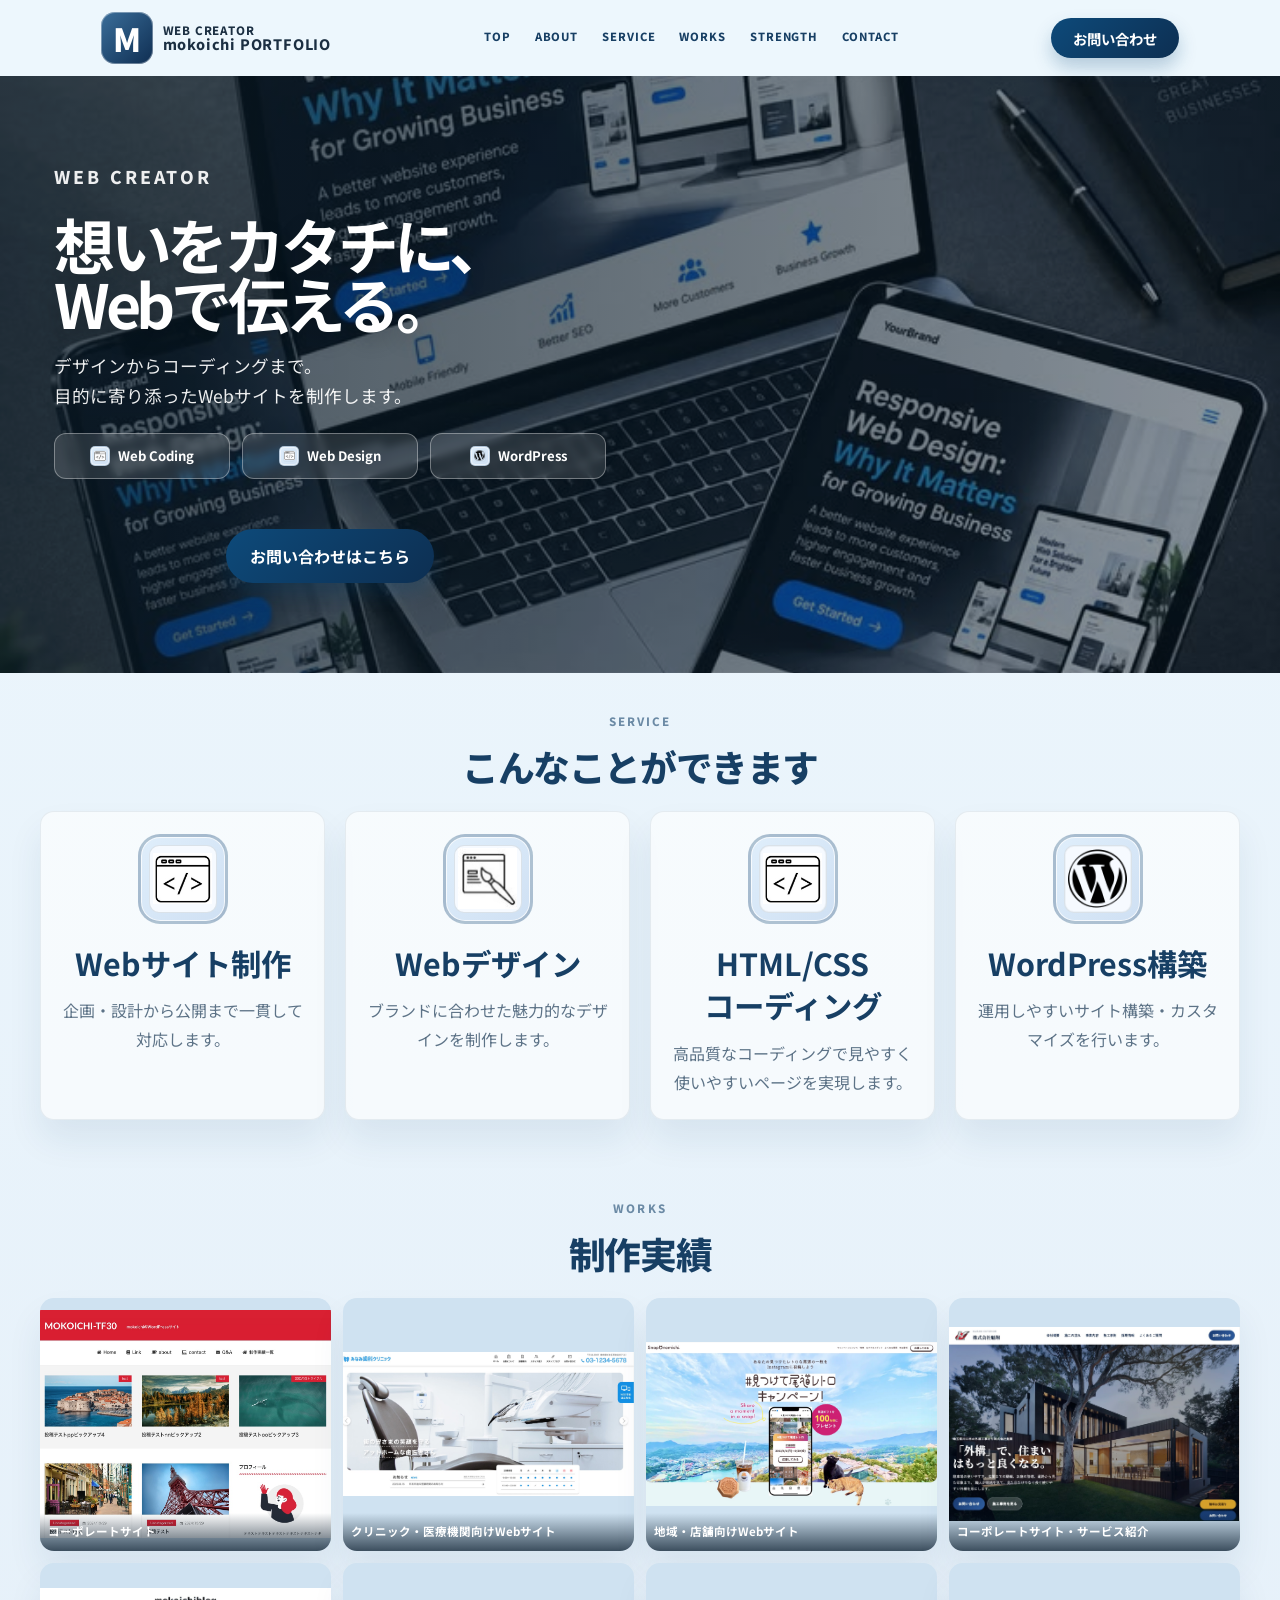
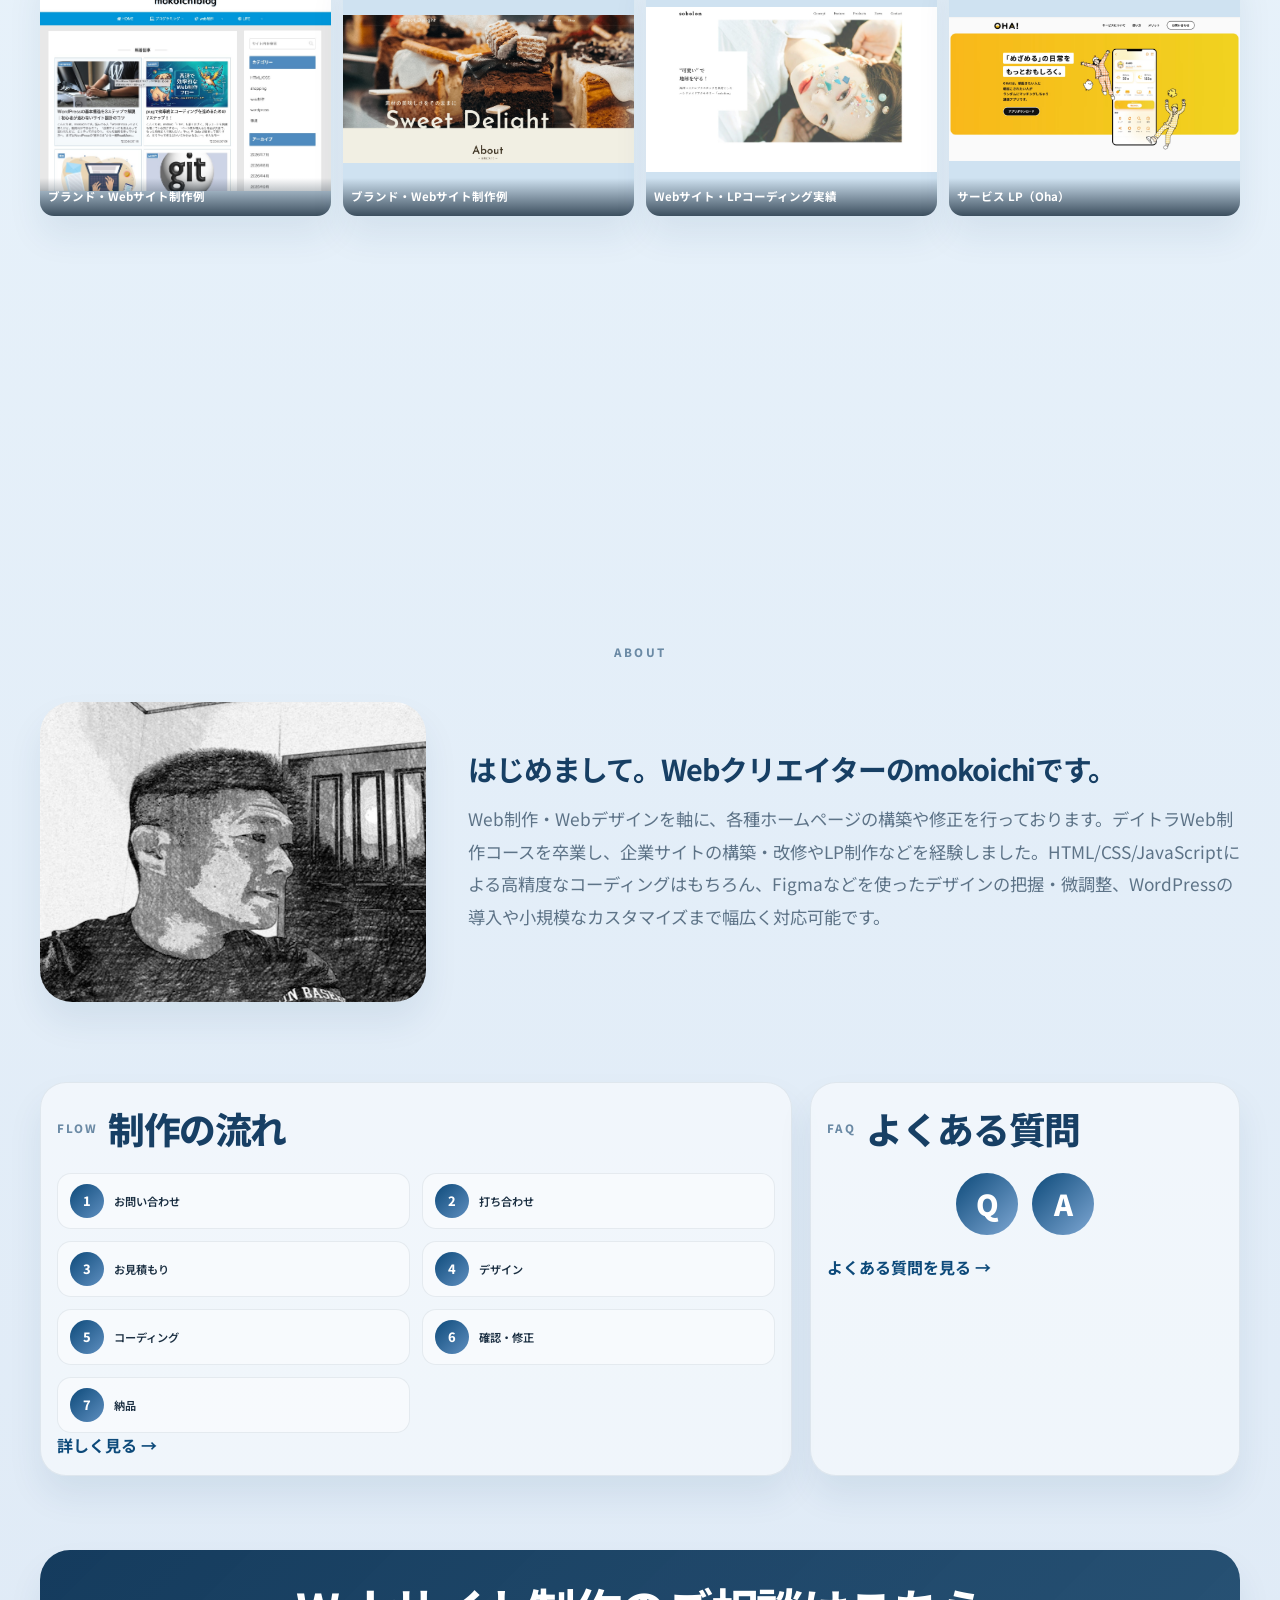
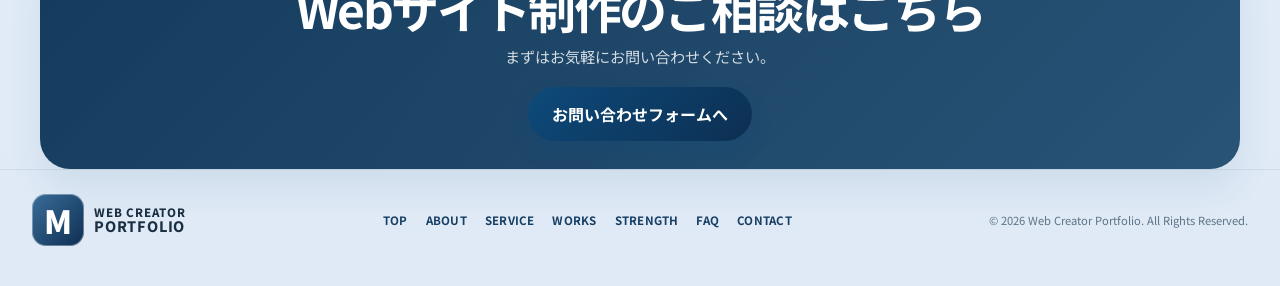
==== index.html @ 10a807c7 "Add files via upload" ====
<!DOCTYPE html>
<html lang="ja">

<head>
  <meta charset="UTF-8" />
  <meta name="viewport" content="width=device-width, initial-scale=1.0" />
  <meta name="description" content="Webクリエイターのポートフォリオサイト。Webデザイン、WordPress制作、コーディングを承ります。" />
  <title>WEB CREATOR PORTFOLIO</title>
  <link rel="preconnect" href="https://fonts.googleapis.com" />
  <link rel="preconnect" href="https://fonts.gstatic.com" crossorigin />
  <link href="https://fonts.googleapis.com/css2?family=Noto+Sans+JP:wght@400;500;700;800;900&display=swap"
    rel="stylesheet" />
  <link rel="stylesheet" href="./styles.css" />
</head>

<body>
  <div class="site-shell">
    <header class="site-header">
      <div class="logo-wrap" aria-label="WEB CREATOR PORTFOLIO">
        <div class="logo-mark">M</div>
        <div class="logo-text">
          <span>WEB CREATOR</span>
          <span>mokoichi PORTFOLIO</span>
        </div>
      </div>

      <button class="menu-toggle" type="button" aria-label="メニューを開く" aria-expanded="false">
        <span></span>
        <span></span>
        <span></span>
      </button>

      <nav class="main-nav" aria-label="グローバルナビゲーション">
        <a href="#top">TOP</a>
        <a href="#about">ABOUT</a>
        <a href="#service">SERVICE</a>
        <a href="#works">WORKS</a>
        <a href="#strength">STRENGTH</a>
        <a href="./contact.html">CONTACT</a>
      </nav>

      <a class="header-button" href="./contact.html">お問い合わせ</a>
    </header>

    <nav class="mobile-nav-panel" aria-label="モバイルメニュー">
      <a href="#top">TOP</a>
      <a href="#about">ABOUT</a>
      <a href="#service">SERVICE</a>
      <a href="#works">WORKS</a>
      <a href="#strength">STRENGTH</a>
      <a href="./contact.html">CONTACT</a>
    </nav>

    <main>
      <section id="top" class="hero reveal">
        <div class="hero-copy">
          <p class="hero-kicker">WEB CREATOR</p>
          <h1>想いをカタチに、<br />Webで伝える。</h1>
          <p>
            デザインからコーディングまで。<br />
            目的に寄り添ったWebサイトを制作します。
          </p>

          <div class="tag-list" aria-label="対応サービス一覧">
            <span><i class="icon icon-browser"></i>Web Coding</span>
            <span><i class="icon icon-code"></i>Web Design</span>
            <span><i class="icon icon-wordpress"></i>WordPress</span>
          </div>
          <div class="primary-button-box">
            <a class="primary-button" href="./contact.html">お問い合わせはこちら</a>
          </div>
        </div>

      </section>

      <section id="service" class="services reveal">
        <div class="section-title-wrap">
          <span class="eyebrow">SERVICE</span>
          <h2>こんなことができます</h2>
        </div>

        <div class="service-grid">
          <article class="feature-card">
            <div class="feature-icon icon-website"></div>
            <h3>Webサイト制作</h3>
            <p>企画・設計から公開まで一貫して対応します。</p>
          </article>

          <article class="feature-card">
            <div class="feature-icon icon-design"></div>
            <h3>Webデザイン</h3>
            <p>ブランドに合わせた魅力的なデザインを制作します。</p>
          </article>

          <article class="feature-card">
            <div class="feature-icon icon-code"></div>
            <h3>HTML/CSS<br />コーディング</h3>
            <p>高品質なコーディングで見やすく使いやすいページを実現します。</p>
          </article>

          <article class="feature-card">
            <div class="feature-icon icon-wordpress"></div>
            <h3>WordPress構築</h3>
            <p>運用しやすいサイト構築・カスタマイズを行います。</p>
          </article>
        </div>
      </section>

      <section id="works" class="works reveal">
        <div class="section-title-wrap">
          <span class="eyebrow">WORKS</span>
          <h2>制作実績</h2>
        </div>

        <div class="work-grid">
          <a class="work-item" href="http://mokoichi-tf30.ym19991124.com/" target="_blank" rel="noreferrer">
            <img src="./image/works-img1.jpeg"
              alt="コーポレートサイト" />
            <div class="work-label">コーポレートサイト</div>
          </a>
          <a class="work-item" href="http://mokoichi-clinic.ym19991124.com/" target="_blank" rel="noreferrer">
            <img src="./image/works-img2.jpeg"
              alt="Webサイト" />
            <div class="work-label">クリニック・医療機関向けWebサイト</div>
          </a>
          <a class="work-item" href="https://mokoichi-onomichi.ym19991124.com/" target="_blank" rel="noreferrer">
            <img src="./image/works-img3.jpeg"
              alt="カフェのホームページ" />
            <div class="work-label">地域・店舗向けWebサイト</div>
          </a>
          <a class="work-item" href="https://mk196790903.github.io/gaikoukouji/" target="_blank" rel="noreferrer">
            <img src="./image/works-img9.jpg"
              alt="店舗サイト" />
            <div class="work-label">コーポレートサイト・サービス紹介</div>
          </a>
          <a class="work-item" href="http://mk196790903.com/" target="_blank" rel="noreferrer">
            <img src="./image/works-img5.jpeg"
              alt="医療サイト" />
            <div class="work-label">ブランド・Webサイト制作例</div>
          </a>
          <a class="work-item" href="https://mk196790903.github.io/practice/" target="_blank" rel="noreferrer">
            <img src="./image/works-img6.jpeg"
              alt="LP制作" />
            <div class="work-label">ブランド・Webサイト制作例</div>
          </a>
          <a class="work-item" href="https://mk196790903.github.io/sobolon/" target="_blank" rel="noreferrer">
            <img src="./image/works-img7.jpeg"
              alt="商品LP" />
            <div class="work-label">Webサイト・LPコーディング実績</div>
          </a>
          <a class="work-item" href="https://mk196790903.github.io/oha/" target="_blank" rel="noreferrer">
            <img src="./image/works-img8.jpeg"
              alt="Web制作" />
            <div class="work-label">サービス LP（Oha）</div>
          </a>
        </div>
      </section>

      <section id="strength" class="strength reveal">
        <div class="section-title-wrap">
          <span class="eyebrow">STRENGTH</span>
          <h2>選ばれる4つの理由</h2>
        </div>

        <div class="strength-grid">
          <div class="strength-item">
            <div class="strength-icon">✦</div>
            <h3>目的に合わせた設計</h3>
          </div>
          <div class="strength-item">
            <div class="strength-icon">▣</div>
            <h3>使いやすい<br />レスポンシブ対応</h3>
          </div>
          <div class="strength-item">
            <div class="strength-icon">◫</div>
            <h3>SEOを意識した構造</h3>
          </div>
          <div class="strength-item">
            <div class="strength-icon">◎</div>
            <h3>コミュニケーション重視</h3>
          </div>
        </div>
      </section>

      <section id="about" class="about reveal">
        <div class="about-heading">
          <span class="eyebrow">ABOUT</span>
        </div>

        <div class="about-visual">
          <img src="./image/about-img.jpeg"
            alt="Webクリエイターのイメージ" />
        </div>

        <div class="about-copy">
          <h2>はじめまして。Webクリエイターのmokoichiです。</h2>
          <p>
            Web制作・Webデザインを軸に、各種ホームページの構築や修正を行っております。デイトラWeb制作コースを卒業し、企業サイトの構築・改修やLP制作などを経験しました。HTML/CSS/JavaScriptによる高精度なコーディングはもちろん、Figmaなどを使ったデザインの把握・微調整、WordPressの導入や小規模なカスタマイズまで幅広く対応可能です。
          </p>
        </div>
      </section>

      <div class="bottom-grid reveal">
        <section class="flow">
          <div class="flow-header">
            <span class="eyebrow">FLOW</span>
            <h2>制作の流れ</h2>
          </div>

          <div class="flow-steps">
            <div class="step"><span>1</span><small>お問い合わせ</small></div>
            <div class="step"><span>2</span><small>打ち合わせ</small></div>
            <div class="step"><span>3</span><small>お見積もり</small></div>
            <div class="step"><span>4</span><small>デザイン</small></div>
            <div class="step"><span>5</span><small>コーディング</small></div>
            <div class="step"><span>6</span><small>確認・修正</small></div>
            <div class="step"><span>7</span><small>納品</small></div>
          </div>

          <a class="inline-link" href="./contact.html">詳しく見る →</a>
        </section>

        <section class="faq-box" id="faq">
          <div class="faq-header">
            <span class="eyebrow">FAQ</span>
            <h3>よくある質問</h3>
          </div>
          <div class="faq-content">
            <div class="faq-q">Q</div>
            <div class="faq-a">A</div>
          </div>
          <a class="inline-link" href="./faq.html">よくある質問を見る →</a>
        </section>
      </div>

      <section id="contact" class="contact-banner reveal">
        <div class="banner-content">
          <h2>Webサイト制作のご相談はこちら</h2>
          <p>まずはお気軽にお問い合わせください。</p>
          <a class="primary-button" href="./contact.html">お問い合わせフォームへ</a>
        </div>
      </section>
    </main>

    <footer class="site-footer">
      <div class="footer-brand">
        <div class="logo-mark">M</div>
        <div class="logo-text">
          <span>WEB CREATOR</span>
          <span>PORTFOLIO</span>
        </div>
      </div>

      <nav class="footer-nav" aria-label="フッターナビゲーション">
        <a href="#top">TOP</a>
        <a href="#about">ABOUT</a>
        <a href="#service">SERVICE</a>
        <a href="#works">WORKS</a>
        <a href="#strength">STRENGTH</a>
        <a href="./faq.html">FAQ</a>
        <a href="./contact.html">CONTACT</a>
      </nav>

      <div class="copyright">© <span id="year"></span> Web Creator Portfolio. All Rights Reserved.</div>
    </footer>
  </div>

  <button class="scroll-top-btn" type="button" aria-label="ページトップへ戻る">↑</button>

  <script src="./script.js" defer></script>
</body>

</html>
---- styles.css ----
:root {
  --bg: #edf7fd;
  --bg-alt: #dfeef7;
  --panel: #f4f8fb;
  --white: #ffffff;
  --text: #1b2f42;
  --muted: #5d7387;
  --primary: #0d4a7a;
  --primary-deep: #173f64;
  --primary-soft: #dcecf9;
  --line: rgba(16, 45, 70, 0.12);
  --shadow: 0 20px 35px rgba(18, 62, 100, 0.08);
  --radius: 22px;
  --radius-sm: 14px;
  --trans: 0.35s ease;
}

* {
  box-sizing: border-box;
}

html {
  scroll-behavior: smooth;
}

body {
  margin: 0;
  font-family: "Noto Sans JP", sans-serif;
  background: linear-gradient(180deg, #edf7fd 0%, #dfeaf6 100%);
  color: var(--text);
}

img {
  display: block;
  width: 100%;
}

a {
  color: inherit;
  text-decoration: none;
}

.site-shell {
  width: min(100%, 1280px);
  margin: 0 auto;
  padding: 0 0 24px;
}

.site-header {
  display: flex;
  align-items: center;
  justify-content: space-around;
  gap: 12px;
  padding: 18px 18px 10px;
  position: sticky;
  top: 0;
  z-index: 20;
  background: rgba(237, 247, 253, 0.82);
  backdrop-filter: blur(8px);
}

.logo-wrap,
.footer-brand {
  display: inline-flex;
  align-items: center;
  gap: 10px;
  flex-shrink: 0;
}

.logo-mark {
  width: 38px;
  height: 38px;
  border-radius: 10px;
  display: grid;
  place-items: center;
  font-size: 1.4rem;
  font-weight: 900;
  color: #fff;
  background: linear-gradient(135deg, #3a6e9a, #0f2e52);
  box-shadow: inset 0 0 0 1px rgba(255, 255, 255, 0.35);
}

.logo-text {
  display: flex;
  flex-direction: column;
  line-height: 1;
  font-weight: 800;
  letter-spacing: 0.05em;
}

.logo-text span:first-child {
  font-size: 0.48rem;
}

.logo-text span:last-child {
  font-size: 0.62rem;
}

.main-nav {
  display: none;
}

.menu-toggle {
  display: inline-flex;
  flex-direction: column;
  justify-content: center;
  gap: 5px;
  width: 42px;
  height: 42px;
  padding: 10px 8px;
  border: 1px solid rgba(17, 43, 70, 0.12);
  border-radius: 12px;
  background: rgba(255, 255, 255, 0.45);
  cursor: pointer;
  transition: transform var(--trans), background var(--trans);
}

.menu-toggle span {
  display: block;
  width: 100%;
  height: 2px;
  border-radius: 2px;
  background: var(--primary-deep);
  transition: transform var(--trans), opacity var(--trans);
}

.menu-toggle[aria-expanded="true"] span:nth-child(1) {
  transform: translateY(7px) rotate(45deg);
}

.menu-toggle[aria-expanded="true"] span:nth-child(2) {
  opacity: 0;
}

.menu-toggle[aria-expanded="true"] span:nth-child(3) {
  transform: translateY(-7px) rotate(-45deg);
}

.mobile-nav-panel {
  position: fixed;
  top: 72px;
  right: 10px;
  left: 10px;
  z-index: 25;
  display: flex;
  flex-direction: column;
  gap: 10px;
  padding: 12px 10px;
  border-radius: 18px;
  background: rgba(232, 242, 250, 0.96);
  border: 1px solid rgba(17, 43, 70, 0.08);
  box-shadow: 0 18px 30px rgba(17, 43, 70, 0.14);
  transform: translateX(120%);
  opacity: 0;
  visibility: hidden;
  transition: transform 0.35s ease, opacity 0.35s ease, visibility 0.35s ease;
}

.mobile-nav-panel.is-open {
  transform: translateX(0);
  opacity: 1;
  visibility: visible;
}

.mobile-nav-panel a {
  display: block;
  padding: 16px 14px;
  border-radius: 12px;
  background: rgba(255, 255, 255, 0.8);
  font-size: 0.82rem;
  font-weight: 700;
  color: var(--primary-deep);
  border: 1px solid rgba(17, 43, 70, 0.08);
}

.header-button,
.primary-button {
  display: inline-flex;
  align-items: center;
  justify-content: center;
  gap: 8px;
  min-height: 46px;
  padding: 0 18px;
  border-radius: 999px;
  font-weight: 700;
  background: linear-gradient(135deg, #0d4a7a, #0d2f52);
  color: #fff;
  box-shadow: 0 10px 18px rgba(13, 74, 122, 0.25);
  transition: transform var(--trans), box-shadow var(--trans);
}

.header-button:hover,
.primary-button:hover,
.text-link:hover,
.inline-link:hover {
  transform: translateY(-2px);
}

.hero {
  position: relative;
  overflow: hidden;
  padding: clamp(28px, 6vw, 42px) 18px clamp(30px, 7vw, 42px);
  min-height: clamp(420px, 60vw, 760px);
  display: flex;
  align-items: center;
  background:
    linear-gradient(90deg, rgba(10, 26, 38, 0.72), rgba(10, 26, 38, 0.38)),
    url("./image/fv.jpeg") center/cover no-repeat;
  background-size: cover;
  background-position: center center;
  /* 既存のプロパティに加え、親のパディングや制限を無視して画面端まで広げる指定 */
  width: 100vw;
  margin-left: calc(50% - 50vw);
  margin-right: calc(50% - 50vw);
}

.hero::before {
  content: "";
  position: absolute;
  inset: 0;
  background: rgba(13, 35, 52, 0.12);
}

.hero > * {
  position: relative;
  z-index: 1;
}

.hero-copy {
  width: min(100%, 560px);
  text-align: left;
  padding: 28px 0;
}

.hero-kicker {
  margin: 0 0 12px;
  color: rgba(255, 255, 255, 0.85);
  font-size: 0.72rem;
  font-weight: 800;
  letter-spacing: 0.18em;
}

.hero-copy h1 {
  margin: 0;
  font-size: clamp(2.1rem, 8vw, 4.6rem);
  line-height: 1.02;
  letter-spacing: -0.06em;
  font-weight: 700;
  color: #ffffff;
  text-shadow: 0 8px 20px rgba(0, 0, 0, 0.18);
}

.hero-copy p {
  margin: 16px 0 18px;
  color: rgba(255,255,255,0.92);
  font-size: 1rem;
  line-height: 1.8;
  max-width: 420px;
}

.tag-list {
  display: flex;
  flex-wrap: wrap;
  gap: 10px;
  margin: 0 0 22px;
  max-width: 100%;
}

.tag-list span {
  display: inline-flex;
  align-items: center;
  justify-content: center;
  gap: 8px;
  min-height: 42px;
  flex: 1 1 calc(50% - 10px);
  max-width: calc(50% - 10px);
  padding: 8px 12px;
  border: 1px solid rgba(255,255,255,0.35);
  border-radius: 12px;
  background: rgba(255,255,255,0.12);
  backdrop-filter: blur(4px);
  font-size: 0.72rem;
  font-weight: 700;
  color: #ffffff;
  white-space: nowrap;
  overflow: hidden;
  text-overflow: ellipsis;
}

.tag-list span:nth-child(3) {
  flex-basis: 100%;
  max-width: 100%;
}

.primary-button-box {
  display: flex;
  flex-wrap: wrap;
  gap: 12px;
  align-items: center;
}

.secondary-button {
  display: inline-flex;
  align-items: center;
  justify-content: center;
  min-height: 52px;
  padding: 0 20px;
  border-radius: 999px;
  border: 1px solid rgba(255,255,255,0.45);
  background: rgba(255,255,255,0.08);
  color: #ffffff;
  font-weight: 700;
  text-decoration: none;
}

.icon {
  position: relative;
  display: inline-block;
  width: 20px;
  height: 20px;
  min-width: 20px;
  border-radius: 5px;
  flex-shrink: 0;
  overflow: hidden;
  background: linear-gradient(135deg, #dfeefb, #cfe0f3);
  border: 1px solid rgba(18, 52, 79, 0.18);
  box-shadow: inset 0 0 0 1px rgba(255, 255, 255, 0.5);
}

.icon-browser::before,
.icon-code::before,
.icon-wordpress::before {
  content: "";
  position: absolute;
  inset: 3px;
  border-radius: 3px;
  background-repeat: no-repeat;
  background-position: center;
  background-size: 100% auto;
  box-shadow: inset 0 0 0 1px rgba(18, 52, 79, 0.04);
}

.icon-browser::before {
  background-image: url("./image/icon1.jpg");
}

.icon-code::before {
  background-image: url("./image/icon2.jpg");
}

.icon-wordpress::before {
  background-image: url("./image/icon3.png");
}

.hero-visual {
  position: relative;
  height: clamp(260px, 40vw, 420px);
  margin-top: 28px;
}

.device {
  position: absolute;
  filter: drop-shadow(0 28px 25px rgba(22,59,94,0.12));
}

.laptop {
  left: 8px;
  bottom: 0;
  width: min(100%, 590px);
  height: 78%;
}

.screen {
  position: absolute;
  inset: 0 18px 24px 0;
  border-radius: 16px 16px 10px 10px;
  background: linear-gradient(180deg, rgba(247,250,252,0.95), rgba(214,230,243,0.9));
  border: 1px solid rgba(17, 43, 70, 0.1);
  overflow: hidden;
}

.screen-header {
  display: flex;
  align-items: center;
  gap: 8px;
  padding: 12px 15px;
  background: rgba(255,255,255,0.45);
}

.dot {
  width: 9px;
  height: 9px;
  border-radius: 50%;
  display: block;
}

.dot.red { background: #ee7a7a; }
.dot.yellow { background: #f2bc53; }
.dot.green { background: #68c677; }

.screen-content {
  height: calc(100% - 40px);
  padding: 18px 12px 0;
}

.screen-image {
  width: 100%;
  height: 100%;
  border-radius: 12px 12px 0 0;
  background: linear-gradient(135deg, rgba(188, 222, 241, 0.8), rgba(247, 250, 255, 0.6)),
    url("https://images.unsplash.com/photo-1497366754035-f200968a6e72?auto=format&fit=crop&w=1200&q=80") center/cover no-repeat;
  border: 1px solid rgba(17, 43, 70, 0.08);
}

.trackpad {
  position: absolute;
  left: 40px;
  right: 110px;
  bottom: 0;
  height: 18px;
  border-radius: 0 0 18px 18px;
  background: linear-gradient(180deg, #dbe6ee, #b3c4d6);
  border: 1px solid rgba(17, 43, 70, 0.12);
}

.phone {
  right: 0;
  bottom: 10px;
  width: 150px;
  height: 250px;
  border-radius: 28px;
  padding: 10px;
  background: linear-gradient(180deg, #e9f1f6, #cfddea);
  border: 1px solid rgba(17, 43, 70, 0.1);
}

.phone-screen {
  width: 100%;
  height: 100%;
  border-radius: 20px;
  background: linear-gradient(180deg, rgba(125, 178, 214, 0.08), rgba(255,255,255,0.8));
  padding: 16px 14px 10px;
  position: relative;
}

.phone-header {
  font-size: 2rem;
  font-weight: 900;
  color: #163e64;
  text-align: center;
}

.phone-card {
  margin-top: 14px;
  background: linear-gradient(180deg, rgba(255,255,255,0.9), rgba(232,241,247,0.8));
  border-radius: 14px;
  padding: 18px 12px;
  text-align: center;
  color: var(--primary-deep);
  box-shadow: inset 0 0 0 1px rgba(17, 43, 70, 0.08);
}

.phone-card span,
.phone-card small {
  display: block;
  line-height: 1.5;
}

.phone-card span {
  font-size: 0.9rem;
  font-weight: 800;
}

.phone-card small {
  margin-top: 8px;
  font-size: 0.72rem;
  color: var(--muted);
}

.services,
.works,
.strength,
.about,
.bottom-grid {
  padding: 12px 18px 0;
}

.section-title-wrap,
.section-title-row,
.flow-header,
.faq-header {
  display: flex;
  align-items: center;
  justify-content: center;
  gap: 10px;
}

.section-title-wrap {
  flex-direction: column;
  margin: 0 0 18px;
}

.eyebrow {
  font-size: 0.72rem;
  font-weight: 800;
  letter-spacing: 0.18em;
  color: #6b8aa5;
  text-transform: uppercase;
}

.section-title-wrap h2,
.section-title-row h2,
.flow-header h2,
.faq-header h3 {
  margin: 0;
  color: var(--primary-deep);
  font-size: clamp(1.65rem, 4vw, 2.3rem);
  letter-spacing: -0.04em;
  font-weight: 800;
}

.service-grid {
  display: grid;
  grid-template-columns: 1fr;
  gap: 14px;
}

.feature-card {
  background: rgba(255,255,255,0.6);
  border: 1px solid rgba(20,51,75,0.08);
  border-radius: var(--radius-sm);
  padding: 18px 16px;
  box-shadow: var(--shadow);
  text-align: center;
  min-height: 180px;
  transition: transform var(--trans), box-shadow var(--trans);
}

.feature-card:hover {
  transform: translateY(-6px);
  box-shadow: 0 20px 30px rgba(18, 62, 100, 0.12);
}

.feature-icon {
  width: 78px;
  height: 78px;
  margin: 0 auto 14px;
  border-radius: 18px;
  position: relative;
  background: linear-gradient(135deg, #dfeefb, #cfe0f3);
  border: 3px solid rgba(28, 59, 86, 0.24);
  box-shadow: inset 0 0 0 1px rgba(255, 255, 255, 0.75);
}

.feature-icon::before {
  content: "";
  position: absolute;
  inset: 8px;
  border-radius: 10px;
  background-color: #f6faff;
  background-repeat: no-repeat;
  background-position: center;
  border: 1px solid rgba(18, 52, 79, 0.12);
}

.icon-website::before {
  background-image: url("./image/icon1.jpg");
  background-size: 90% auto;
}

.icon-design::before {
  background-image: url("./image/icon2.jpg");
  background-size: 90% auto;
}

.icon-code::before {
  background-image: url("./image/icon1.jpg");
  background-size: 90% auto;
}

.icon-wordpress::before {
  background-image: url("./image/icon3.png");
  background-size: 90% auto;
}

.feature-card h3 {
  margin: 0 0 8px;
  font-size: 1.15rem;
  color: var(--primary-deep);
}

.feature-card p {
  margin: 0;
  font-size: 0.83rem;
  color: var(--muted);
  line-height: 1.7;
}

.section-title-row {
  justify-content: space-between;
  margin-bottom: 16px;
}

.text-link,
.inline-link {
  display: inline-flex;
  align-items: center;
  gap: 6px;
  color: var(--primary);
  font-weight: 700;
  font-size: 0.74rem;
}

.work-grid {
  display: grid;
  grid-template-columns: repeat(2, minmax(0, 1fr));
  gap: 12px;
}

.work-item {
  position: relative;
  overflow: hidden;
  border-radius: 14px;
  background: #cfe2f1;
  box-shadow: var(--shadow);
  aspect-ratio: 1.15;
  transition: transform var(--trans), box-shadow var(--trans);
}

.work-item:hover {
  transform: translateY(-6px);
  box-shadow: 0 18px 28px rgba(18,62,100,0.12);
}

.work-item img {
  height: 100%;
  object-fit:contain;
  object-position: center;
  
  transition: transform 0.8s ease;
}

.work-item:hover img {
  transform: scale(1.08);
}

.work-label {
  position: absolute;
  left: 0;
  right: 0;
  bottom: 0;
  padding: 10px 8px 12px;
  font-size: 0.72rem;
  font-weight: 700;
  color: #fff;
  background: linear-gradient(180deg, transparent, rgba(11, 29, 45, 0.75));
}

.strength-grid {
  display: grid;
  grid-template-columns: repeat(2, minmax(0, 1fr));
  gap: 14px;
  margin-top: 14px;
}

.strength-item {
  display: flex;
  flex-direction: column;
  align-items: center;
  justify-content: center;
  min-height: 170px;
  padding: 20px 12px;
  background: rgba(255,255,255,0.5);
  border: 1px solid rgba(20,51,75,0.08);
  border-radius: 20px;
  box-shadow: var(--shadow);
  text-align: center;
}

.strength-icon {
  width: 64px;
  height: 64px;
  display: grid;
  place-items: center;
  border-radius: 50%;
  margin-bottom: 14px;
  background: linear-gradient(135deg, #edf8ff, #d4eafc);
  border: 1px solid rgba(17,43,70,0.08);
  font-size: 2rem;
  color: var(--primary);
}

.strength-item h3 {
  margin: 0;
  font-size: 1rem;
  line-height: 1.5;
  color: var(--primary-deep);
}

.about {
  display: grid;
  gap: 18px;
  align-items: center;
  padding-top: 28px;
}

.about-heading {
  grid-column: 1 / -1;
  display: flex;
  justify-content: center;
}

.about-visual {
  overflow: hidden;
  border-radius: 24px;
  box-shadow: var(--shadow);
}

.about-visual img {
  aspect-ratio: 1 / 1;
  object-fit: cover;
  object-position: center;
}

.about-copy h2 {
  margin: 0 0 16px;
  font-size: clamp(1.0rem, 3vw, 2.8rem);
  line-height: 1.3;
  letter-spacing: -0.04em;
  color: var(--primary-deep);
}

.about-copy p {
  margin: 0 0 16px;
  color: var(--muted);
  font-size: 1rem;
  line-height: 1.9;
}

.bottom-grid {
  display: grid;
  gap: 18px;
  padding-top: 30px;
}

.flow,
.faq-box {
  background: rgba(255,255,255,0.5);
  border: 1px solid rgba(20,51,75,0.08);
  border-radius: 26px;
  box-shadow: var(--shadow);
  padding: 18px 16px;
}

.flow-header,
.faq-header {
  justify-content: flex-start;
  margin-bottom: 18px;
}

.flow-steps {
  display: grid;
  grid-template-columns: repeat(2, minmax(0, 1fr));
  gap: 12px;
}

.step {
  display: flex;
  align-items: center;
  gap: 10px;
  padding: 10px 12px;
  border-radius: 14px;
  border: 1px solid rgba(20,51,75,0.08);
  background: rgba(255,255,255,0.45);
}

.step span {
  width: 34px;
  height: 34px;
  display: grid;
  place-items: center;
  border-radius: 50%;
  background: linear-gradient(135deg, #0d4a7a, #5f8fc0);
  color: white;
  font-weight: 800;
  font-size: 0.8rem;
}

.step small {
  font-size: 0.7rem;
  color: var(--text);
  font-weight: 600;
}

.faq-content {
  display: flex;
  align-items: center;
  justify-content: center;
  gap: 14px;
  margin-bottom: 20px;
}

.faq-q,
.faq-a {
  width: 62px;
  height: 62px;
  border-radius: 50%;
  display: grid;
  place-items: center;
  font-size: 1.8rem;
  font-weight: 900;
  color: #fff;
  background: linear-gradient(135deg, #0d4a7a, #7ea7d3);
}

.contact-banner {
  margin: 30px 18px 0;
  padding: 30px 16px 28px;
  border-radius: 30px;
  background: linear-gradient(135deg, rgba(8,48,84,0.94), rgba(21,67,104,0.9)),
    url("https://images.unsplash.com/photo-1497366754035-f200968a6e72?auto=format&fit=crop&w=1200&q=80") center/cover no-repeat;
  text-align: center;
  box-shadow: var(--shadow);
}

.banner-content h2 {
  margin: 0 0 8px;
  font-size: clamp(1.8rem, 5vw, 3rem);
  line-height: 1.2;
  letter-spacing: -0.05em;
  color: #fff;
}

.banner-content p {
  margin: 0 0 20px;
  font-size: 0.95rem;
  color: rgba(255,255,255,0.8);
}

.site-footer {
  display: flex;
  flex-direction: column;
  gap: 18px;
  padding: 28px 18px 10px;
  border-top: 1px solid rgba(17,43,70,0.08);
}

.footer-nav {
  display: flex;
  flex-wrap: wrap;
  gap: 16px 18px;
  justify-content: flex-start;
  font-size: 0.72rem;
  font-weight: 700;
  letter-spacing: 0.02em;
  color: var(--primary-deep);
}

.copyright {
  font-size: 0.7rem;
  color: var(--muted);
}

.scroll-top-btn {
  position: fixed;
  right: 20px;
  bottom: 20px;
  z-index: 40;
  display: inline-flex;
  align-items: center;
  justify-content: center;
  width: 52px;
  height: 52px;
  border: none;
  border-radius: 50%;
  background: linear-gradient(135deg, #0d4a7a, #2b6fa6);
  color: #fff;
  font-size: 1.25rem;
  font-weight: 800;
  box-shadow: 0 12px 22px rgba(13, 74, 122, 0.28);
  cursor: pointer;
  opacity: 0;
  visibility: hidden;
  transform: translateY(12px);
  transition: transform var(--trans), opacity var(--trans), visibility var(--trans);
}

.scroll-top-btn.is-visible {
  opacity: 1;
  visibility: visible;
  transform: translateY(0);
}

.scroll-top-btn:hover {
  transform: translateY(-2px);
}

.reveal {
  opacity: 0;
  transform: translateY(25px);
  transition: opacity 0.7s ease, transform 0.7s ease;
}

.reveal.visible {
  opacity: 1;
  transform: translateY(0);
}

.contact-page-main {
  padding: 18px;
}

.contact-hero {
  margin-bottom: 18px;
  border-radius: 26px;
  padding: clamp(26px, 6vw, 44px) clamp(18px, 5vw, 40px);
  background: linear-gradient(130deg, rgba(7, 39, 69, 0.95), rgba(18, 72, 116, 0.9));
  color: #ffffff;
  box-shadow: var(--shadow);
}

.contact-hero h1 {
  margin: 8px 0 14px;
  font-size: clamp(1.9rem, 6vw, 3.2rem);
  letter-spacing: -0.05em;
}

.contact-hero p {
  margin: 0;
  line-height: 1.85;
  color: rgba(255, 255, 255, 0.86);
}

.contact-form-section {
  margin-bottom: 12px;
}

.contact-form-card {
  border-radius: 26px;
  padding: clamp(22px, 5vw, 36px);
  background: rgba(255, 255, 255, 0.72);
  border: 1px solid rgba(20, 51, 75, 0.12);
  box-shadow: var(--shadow);
}

.contact-form-card h2 {
  margin: 0;
  color: var(--primary-deep);
  font-size: clamp(1.35rem, 4vw, 2rem);
}

.contact-form-note {
  margin: 10px 0 20px;
  color: var(--muted);
  font-size: 0.9rem;
}

.contact-runtime-note {
  margin: 0 0 14px;
  padding: 12px 14px;
  border-radius: 12px;
  background: #fff2f2;
  border: 1px solid #f0c3c3;
  color: #8a1f1f;
  font-size: 0.84rem;
  line-height: 1.7;
}

.contact-form {
  display: grid;
  gap: 12px;
}

.contact-form label {
  color: var(--primary-deep);
  font-size: 0.9rem;
  font-weight: 700;
}

.contact-form label span {
  margin-left: 8px;
  padding: 2px 8px;
  border-radius: 999px;
  font-size: 0.7rem;
  background: #dcecf9;
  color: var(--primary);
}

.contact-form input,
.contact-form textarea {
  width: 100%;
  border: 1px solid rgba(20, 51, 75, 0.2);
  border-radius: 12px;
  background: #ffffff;
  color: var(--text);
  font-size: 0.95rem;
  font-family: inherit;
  padding: 12px 14px;
  transition: border-color var(--trans), box-shadow var(--trans);
}

.contact-form input:focus,
.contact-form textarea:focus {
  outline: none;
  border-color: #2d6ea2;
  box-shadow: 0 0 0 4px rgba(45, 110, 162, 0.16);
}

.contact-form textarea {
  resize: vertical;
  min-height: 180px;
}

.hp-field {
  position: absolute;
  left: -9999px;
  opacity: 0;
  pointer-events: none;
}

.contact-form .primary-button {
  margin-top: 8px;
  border: none;
  cursor: pointer;
}

.contact-help-text {
  margin: 16px 0 0;
  color: var(--muted);
  font-size: 0.76rem;
  line-height: 1.7;
}

.faq-list-section {
  margin-bottom: 10px;
}

.faq-list-card {
  border-radius: 26px;
  padding: clamp(18px, 4vw, 30px);
  background: rgba(255, 255, 255, 0.72);
  border: 1px solid rgba(20, 51, 75, 0.12);
  box-shadow: var(--shadow);
}

.faq-entry {
  padding: 14px 0;
  border-bottom: 1px solid rgba(20, 51, 75, 0.12);
}

.faq-entry:first-child {
  padding-top: 4px;
}

.faq-entry:last-child {
  border-bottom: none;
  padding-bottom: 4px;
}

.faq-entry h2 {
  margin: 0 0 8px;
  font-size: clamp(1.04rem, 2.8vw, 1.45rem);
  line-height: 1.5;
  color: var(--primary-deep);
}

.faq-entry p {
  margin: 0;
  color: var(--muted);
  font-size: 0.95rem;
  line-height: 1.9;
}

.faq-page-actions {
  display: flex;
  flex-wrap: wrap;
  gap: 12px;
  justify-content: center;
  margin-top: 18px;
}

.faq-secondary {
  color: #ffffff;
  border-color: rgba(13, 53, 88, 0.35);
  background: linear-gradient(135deg, #3b6f9d, #244f78);
}

.faq-secondary:hover {
  background: linear-gradient(135deg, #4b82b3, #2f5d88);
}

.thanks-wrap {
  margin: 10px 0 20px;
}

.thanks-card {
  position: relative;
  overflow: hidden;
  border-radius: 30px;
  padding: clamp(30px, 6vw, 56px) clamp(18px, 6vw, 54px);
  text-align: center;
  background:
    radial-gradient(circle at 85% 15%, rgba(255, 255, 255, 0.22), transparent 30%),
    linear-gradient(145deg, rgba(9, 52, 89, 0.96), rgba(15, 90, 142, 0.92));
  color: #ffffff;
  box-shadow: 0 26px 42px rgba(17, 43, 70, 0.22);
}

.thanks-card::after {
  content: "";
  position: absolute;
  width: 220px;
  height: 220px;
  border-radius: 50%;
  top: -86px;
  left: -62px;
  background: rgba(255, 255, 255, 0.1);
  filter: blur(1px);
}

.thanks-card > * {
  position: relative;
  z-index: 1;
}

.thanks-card h1 {
  margin: 8px 0 14px;
  font-size: clamp(2rem, 6vw, 3.4rem);
  letter-spacing: -0.05em;
}

.thanks-card p {
  margin: 0 auto;
  max-width: 620px;
  font-size: 1rem;
  line-height: 1.9;
  color: rgba(255, 255, 255, 0.88);
}

.thanks-actions {
  margin-top: 24px;
  display: flex;
  flex-wrap: wrap;
  gap: 12px;
  justify-content: center;
}

.thanks-secondary {
  border-color: rgba(255, 255, 255, 0.5);
  background: rgba(255, 255, 255, 0.12);
}

.thanks-secondary:hover {
  background: rgba(255, 255, 255, 0.2);
}

@media (min-width: 600px) {
  .about {
    grid-template-columns: 1fr 1.4fr;
  }

  .bottom-grid {
    grid-template-columns: 1.4fr 0.8fr;
    align-items: stretch;
  }
}

@media (min-width: 860px) {
  .services,
  .about {
    padding-left: 32px;
    padding-right: 32px;
  }

  .service-grid {
    grid-template-columns: repeat(4, minmax(0, 1fr));
    gap: 20px;
  }

  .feature-card {
    min-height: 260px;
    padding: 22px 18px;
  }

  .feature-icon {
    width: 90px;
    height: 90px;
    border-radius: 22px;
    margin-bottom: 18px;
  }

  .icon-website::before,
  .icon-design::before,
  .icon-wordpress::before {
    font-size: 3rem;
  }

  .icon-code::before {
    font-size: 2rem;
  }

  .feature-card h3 {
    font-size: 1.9rem;
    line-height: 1.4;
    margin-bottom: 12px;
  }

  .feature-card p {
    font-size: 1rem;
    line-height: 1.8;
  }

  .site-header {
    padding: 12px 30px;
    width: 100vw;
    margin-left: calc(50% - 50vw);
    margin-right: calc(50% - 50vw);
  }

  .logo-mark {
    width: 52px;
    height: 52px;
    border-radius: 14px;
    font-size: 2rem;
  }

  .logo-text span:first-child {
    font-size: 0.72rem;
  }

  .logo-text span:last-child {
    font-size: 0.9rem;
  }

  .menu-toggle,
  .mobile-nav-panel {
    display: none !important;
  }

  .main-nav {
    display: flex;
    align-items: center;
    justify-content: center;
    gap: 24px;
    font-size: 0.7rem;
    font-weight: 800;
    letter-spacing: 0.08em;
    color: var(--primary-deep);
  }

  .main-nav a {
    position: relative;
    padding-bottom: 4px;
  }

  .main-nav a::after {
    content: "";
    position: absolute;
    left: 0;
    bottom: 0;
    width: 100%;
    height: 1px;
    background: rgba(18, 52, 79, 0.25);
    transform: scaleX(0);
    transform-origin: center;
    transition: transform var(--trans);
  }

  .main-nav a:hover::after {
    transform: scaleX(1);
  }

  .header-button {
    min-height: 40px;
    padding: 0 22px;
    font-size: 0.9rem;
  }

  .hero {
    display: grid;
    grid-template-columns: 0.95fr 1.05fr;
    align-items: center;
    min-height: clamp(520px, 46vw, 760px);
    padding: 40px 32px 32px;
  }

  .hero-copy {
    padding-left: 8px;
  }

  .hero-copy h1 {
    font-size: clamp(3.2rem, 4vw, 5rem);
    line-height: 0.98;
    letter-spacing: -0.07em;
  }

  .hero-copy p {
    margin-top: 18px;
    margin-bottom: 22px;
    font-size: 1.1rem;
    line-height: 1.7;
  }

  .tag-list {
    display: flex;
    flex-wrap: nowrap;
    gap: 12px;
    margin-bottom: 20px;
  }

  .tag-list span {
    flex: 1 1 0;
    max-width: none;
    padding: 10px 18px;
    font-size: 0.82rem;
    min-height: 46px;
  }

  .tag-list span:nth-child(3) {
    flex: 1 1 0;
    max-width: none;
  }

  .primary-button-box {
    display: flex;
    justify-content: center;
    padding: 30px;
  }

  .primary-button {
    min-height: 54px;
    padding: 0 24px;
    font-size: 1rem;
  }

  .hero-visual {
    height: 440px;
    margin-top: 0;
  }

  .about {
    grid-template-columns: 1fr 2fr;
    gap: 42px;
    padding-top: 42px;
  }

  .about-visual {
    border-radius: 32px;
  }

  .about-visual img {
    aspect-ratio: 1.1;
    max-height: 300px;
  }

  .about-copy {
    display: flex;
    flex-direction: column;
    justify-content: center;
    align-items: flex-start;
  }

  .about-copy h2 {
    font-size: clamp(1.8rem, 1.4vw, 3.2rem);
    line-height: 1.1;
    margin-bottom: 18px;
  }

  .about-copy p {
    font-size: 1.08rem;
    line-height: 1.9;
  }

  .inline-link {
    font-size: 1rem;
  }

  .laptop {
    left: 10px;
    bottom: 8px;
    width: min(100%, 620px);
    height: 100%;
  }

  .phone {
    right: 10px;
    bottom: 8px;
    width: 170px;
    height: 280px;
  }

  .phone-card {
    margin-top: 18px;
    padding: 20px 12px;
  }

  .phone-card span {
    font-size: 1.1rem;
  }

  .phone-card small {
    margin-top: 10px;
    font-size: 0.74rem;
  }

  .work-grid {
    grid-template-columns: repeat(4, minmax(0, 1fr));
  }

  .strength-grid {
    grid-template-columns: repeat(4, minmax(0, 1fr));
  }

  .site-footer {
    flex-direction: row;
    align-items: center;
    justify-content: space-between;
    padding: 24px 32px 10px;
  }

  .footer-nav {
    justify-content: center;
  }
}

@media (max-width: 859px) {
  .site-header {
    gap: 8px;
  }

  .header-button {
    display: none;
  }

  .logo-wrap {
    flex: 1;
  }

  .hero {
    padding-top: 18px;
  }

  .hero-copy h1 {
    font-size: clamp(2rem, 8vw, 3.5rem);
    letter-spacing: -0.08em;
  }

  .hero-copy p {
    font-size: 0.95rem;
  }

  .tag-list {
    display: flex;
    flex-direction: column;
  }

  .tag-list span {
    justify-content: flex-start;
    flex-basis: 100%;
    max-width: 100%;
    padding: 8px 12px;
    font-size: 0.64rem;
  }

  .icon {
    width: 16px;
    height: 16px;
    min-width: 16px;
  }

  .icon-code::before {
    font-size: 0.58rem;
  }

  .icon-wordpress::before {
    font-size: 0.7rem;
  }

  .primary-button-box {
    display: flex;
    justify-content: center;
    padding: 20px;
  }

  .primary-button {
    width: 100%;
    max-width: 300px;
  }

  .hero-visual {
    height: 240px;
    margin-top: 18px;
  }

  .laptop {
    left: 0;
    width: 100%;
    max-width: 100%;
    height: 180px;
  }

  .phone {
    width: 92px;
    height: 160px;
    right: 10px;
  }

  .phone-card {
    margin-top: 10px;
    padding: 10px 8px;
  }

  .phone-card span {
    font-size: 0.66rem;
  }

  .phone-card small {
    font-size: 0.54rem;
  }
}

@media (min-width: 1100px) {
  .site-shell {
    padding-bottom: 30px;
  }

  .services,
  .works,
  .strength,
  .about,
  .bottom-grid {
    padding: 40px;
  }

  .hero {
    padding-left: 46px;
    padding-right: 46px;
  }

  .hero-copy h1 {
    font-size: clamp(3.8rem, 3.3vw, 5.5rem);
  }

  .hero-visual {
    height: 400px;
  }

  .laptop {
    height: 400px;
  }

  .phone {
    width: 185px;
    height: 300px;
    right: 18px;
  }

  .contact-banner {
    margin: 34px 40px 0;
  }

  .contact-page-main {
    padding-left: 40px;
    padding-right: 40px;
  }

  .thanks-card h1 {
    font-size: clamp(2.4rem, 4vw, 4rem);
  }
}
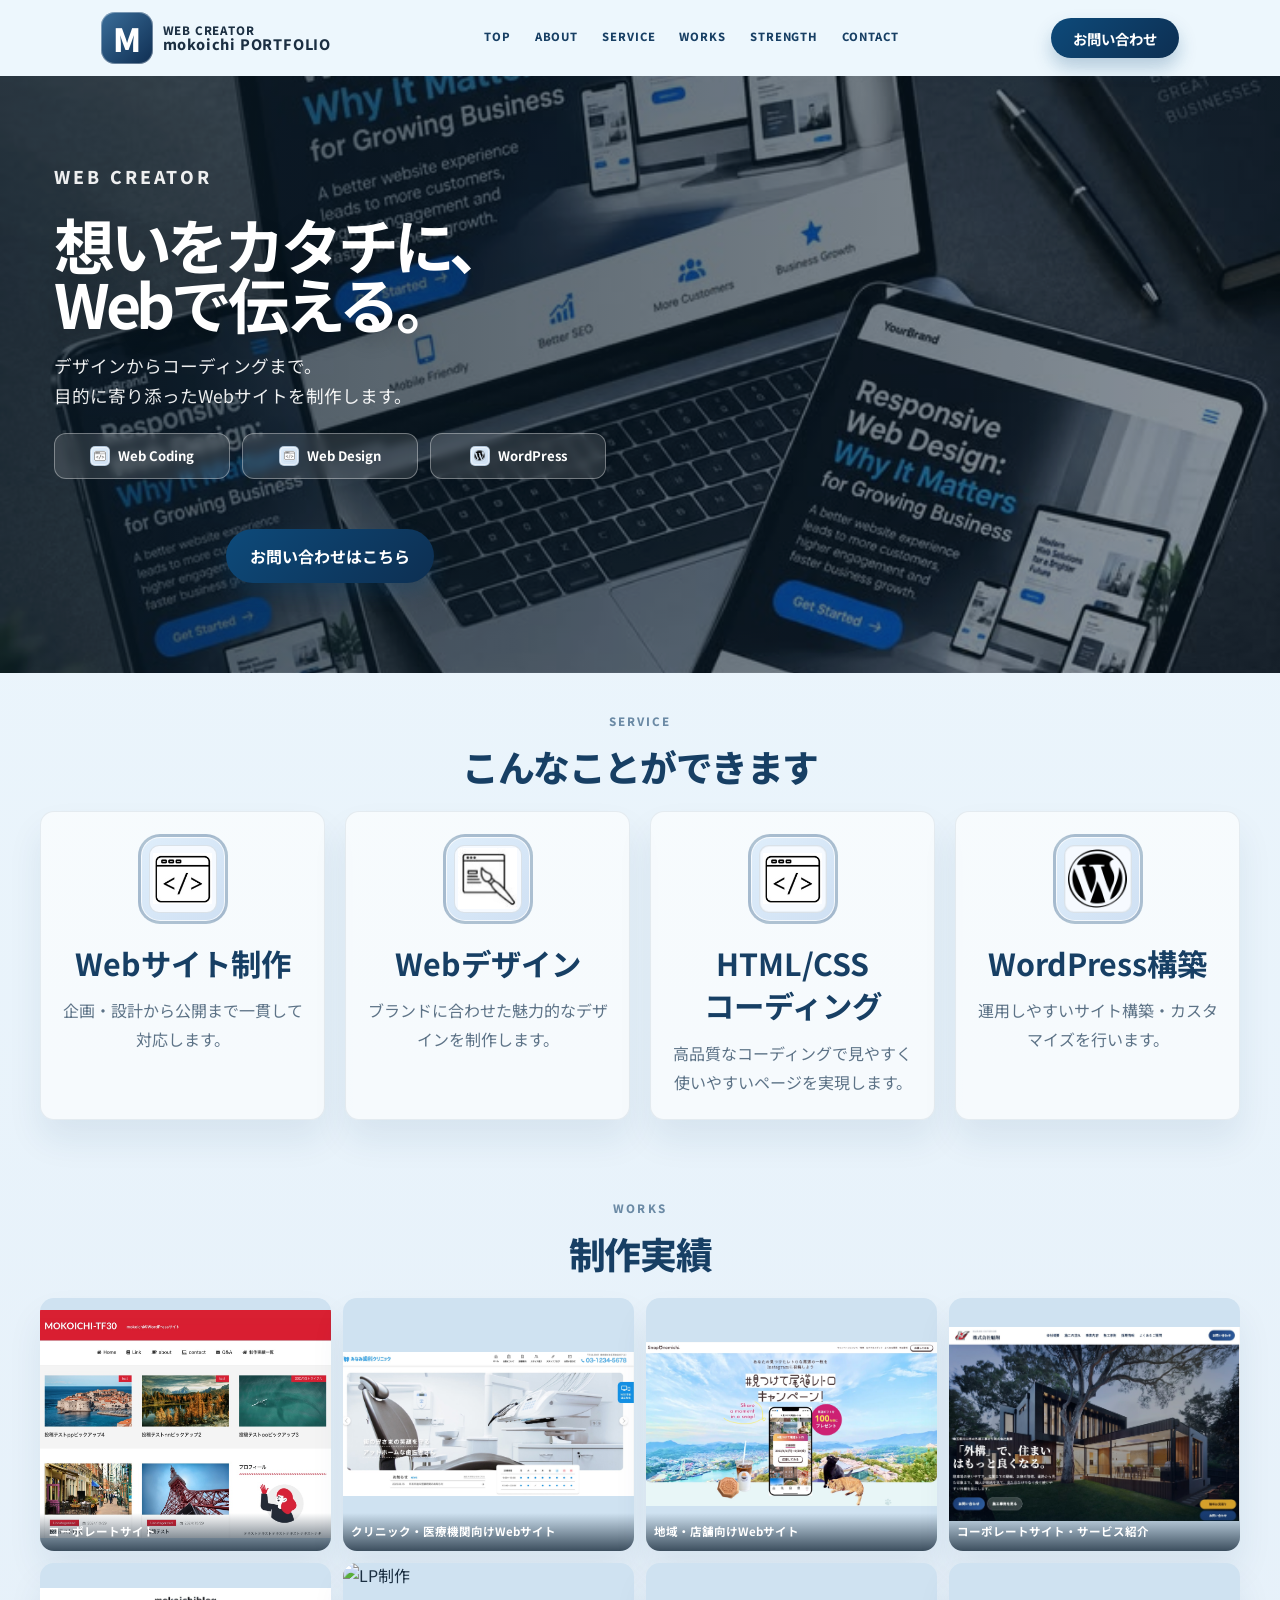
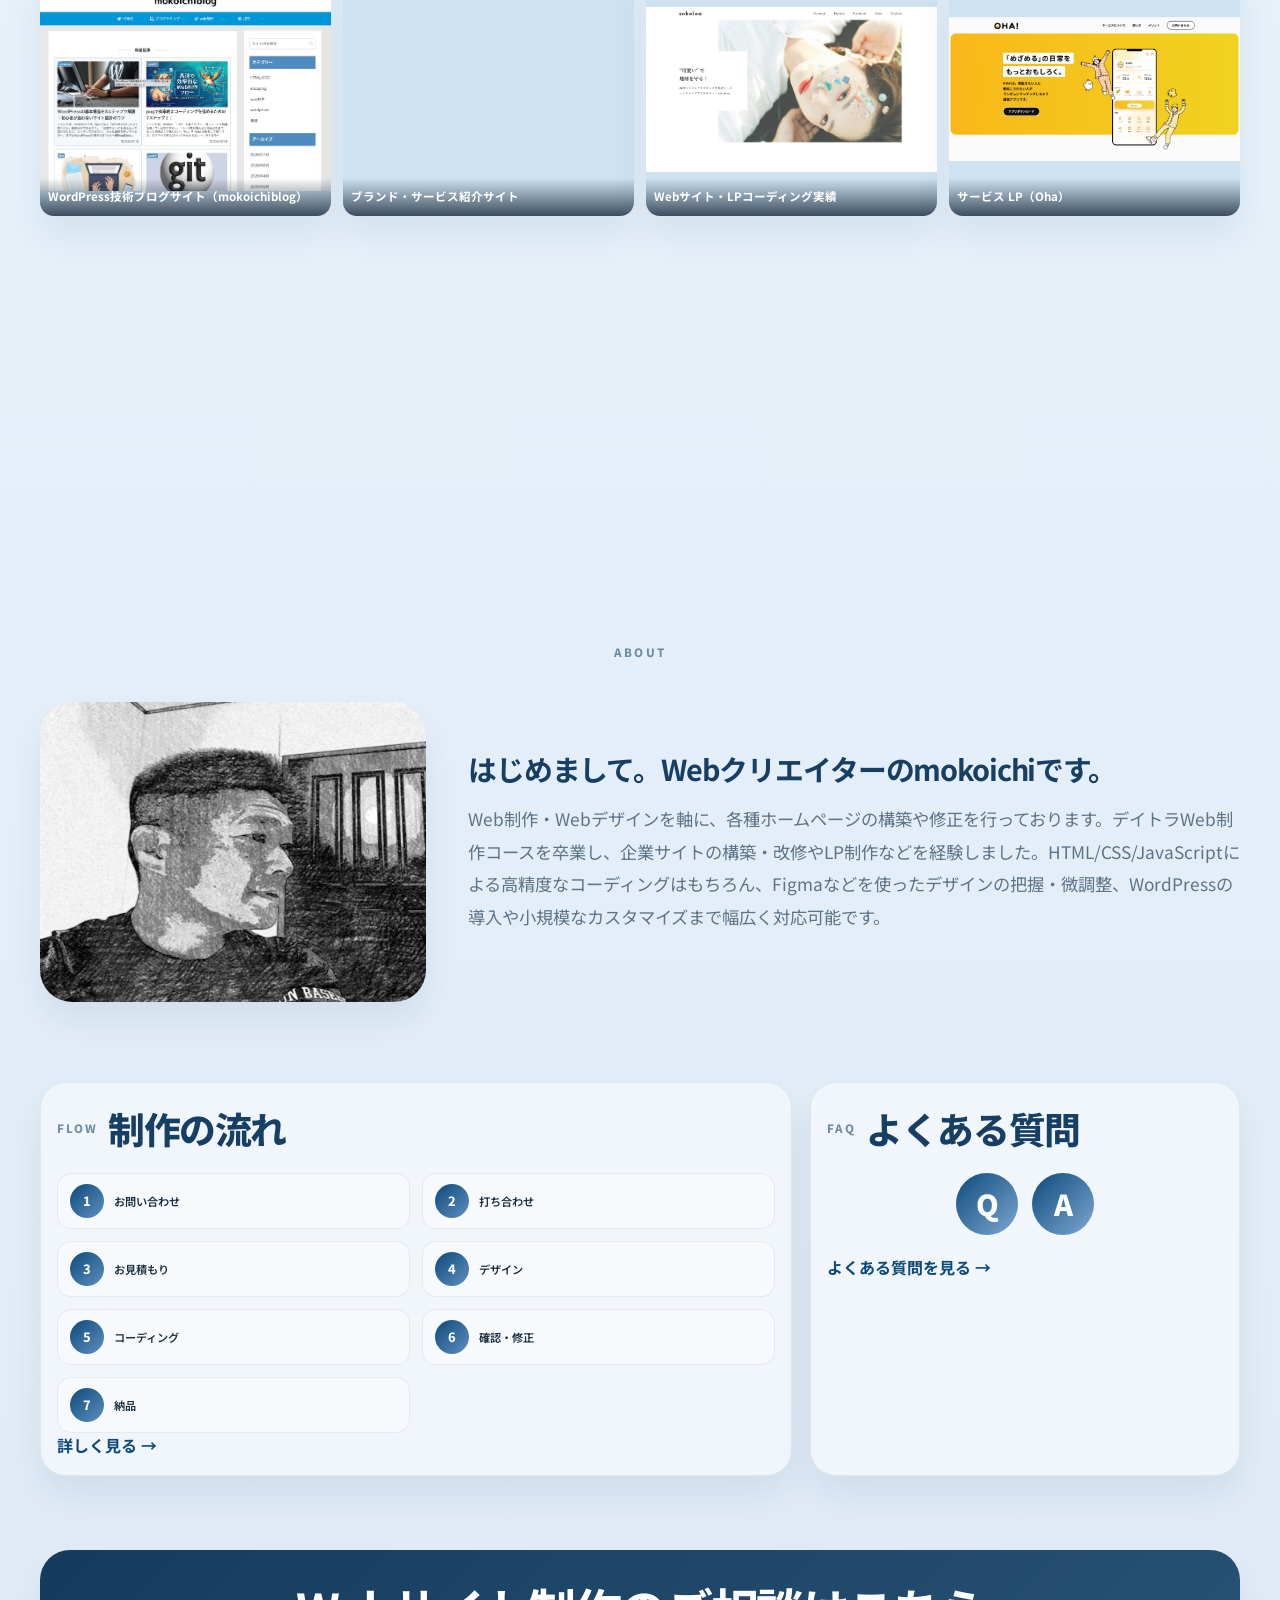
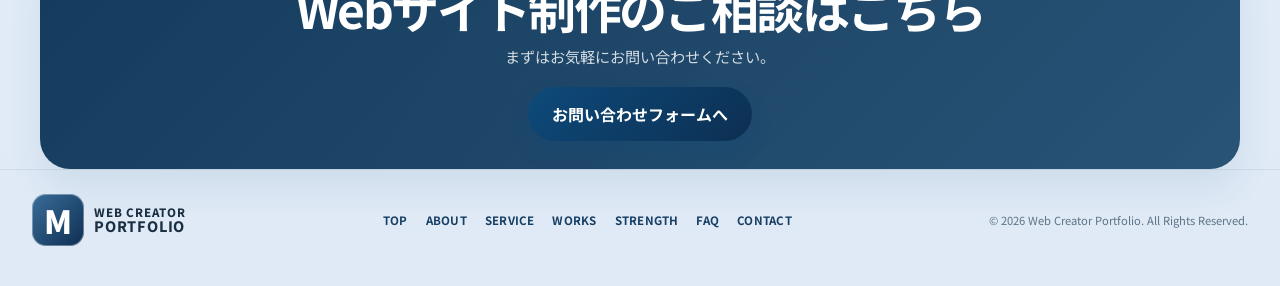
==== commit 92c26676: "制作実績更新" ====
--- a/index.html
+++ b/index.html
@@ -136,12 +136,12 @@
           <a class="work-item" href="http://mk196790903.com/" target="_blank" rel="noreferrer">
             <img src="./image/works-img5.jpeg"
               alt="医療サイト" />
-            <div class="work-label">ブランド・Webサイト制作例</div>
-          </a>
-          <a class="work-item" href="https://mk196790903.github.io/practice/" target="_blank" rel="noreferrer">
-            <img src="./image/works-img6.jpeg"
+            <div class="work-label">WordPress技術ブログサイト（mokoichiblog）</div>
+          </a>
+          <a class="work-item" href="https://mk196790903.github.io/atsurae/" target="_blank" rel="noreferrer">
+            <img src="./image/works-img10.jpg"
               alt="LP制作" />
-            <div class="work-label">ブランド・Webサイト制作例</div>
+            <div class="work-label">ブランド・サービス紹介サイト</div>
           </a>
           <a class="work-item" href="https://mk196790903.github.io/sobolon/" target="_blank" rel="noreferrer">
             <img src="./image/works-img7.jpeg"
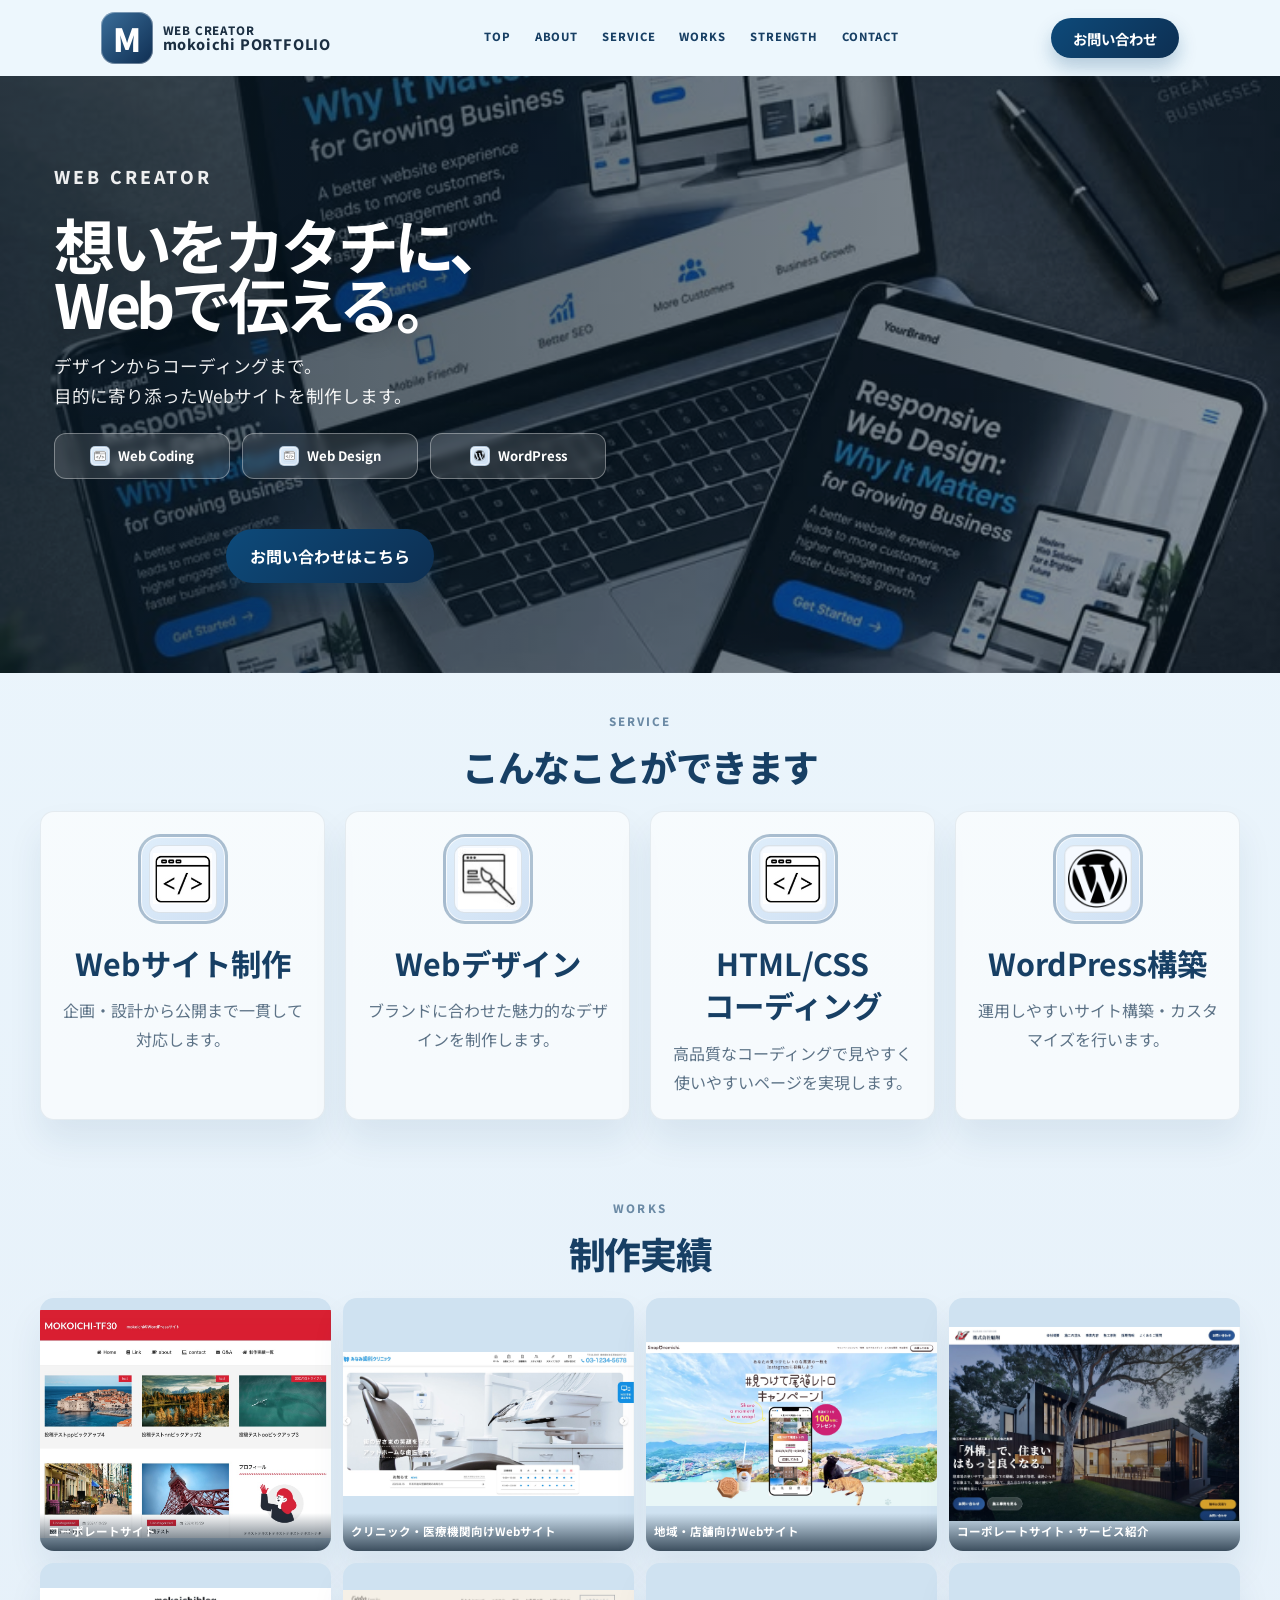
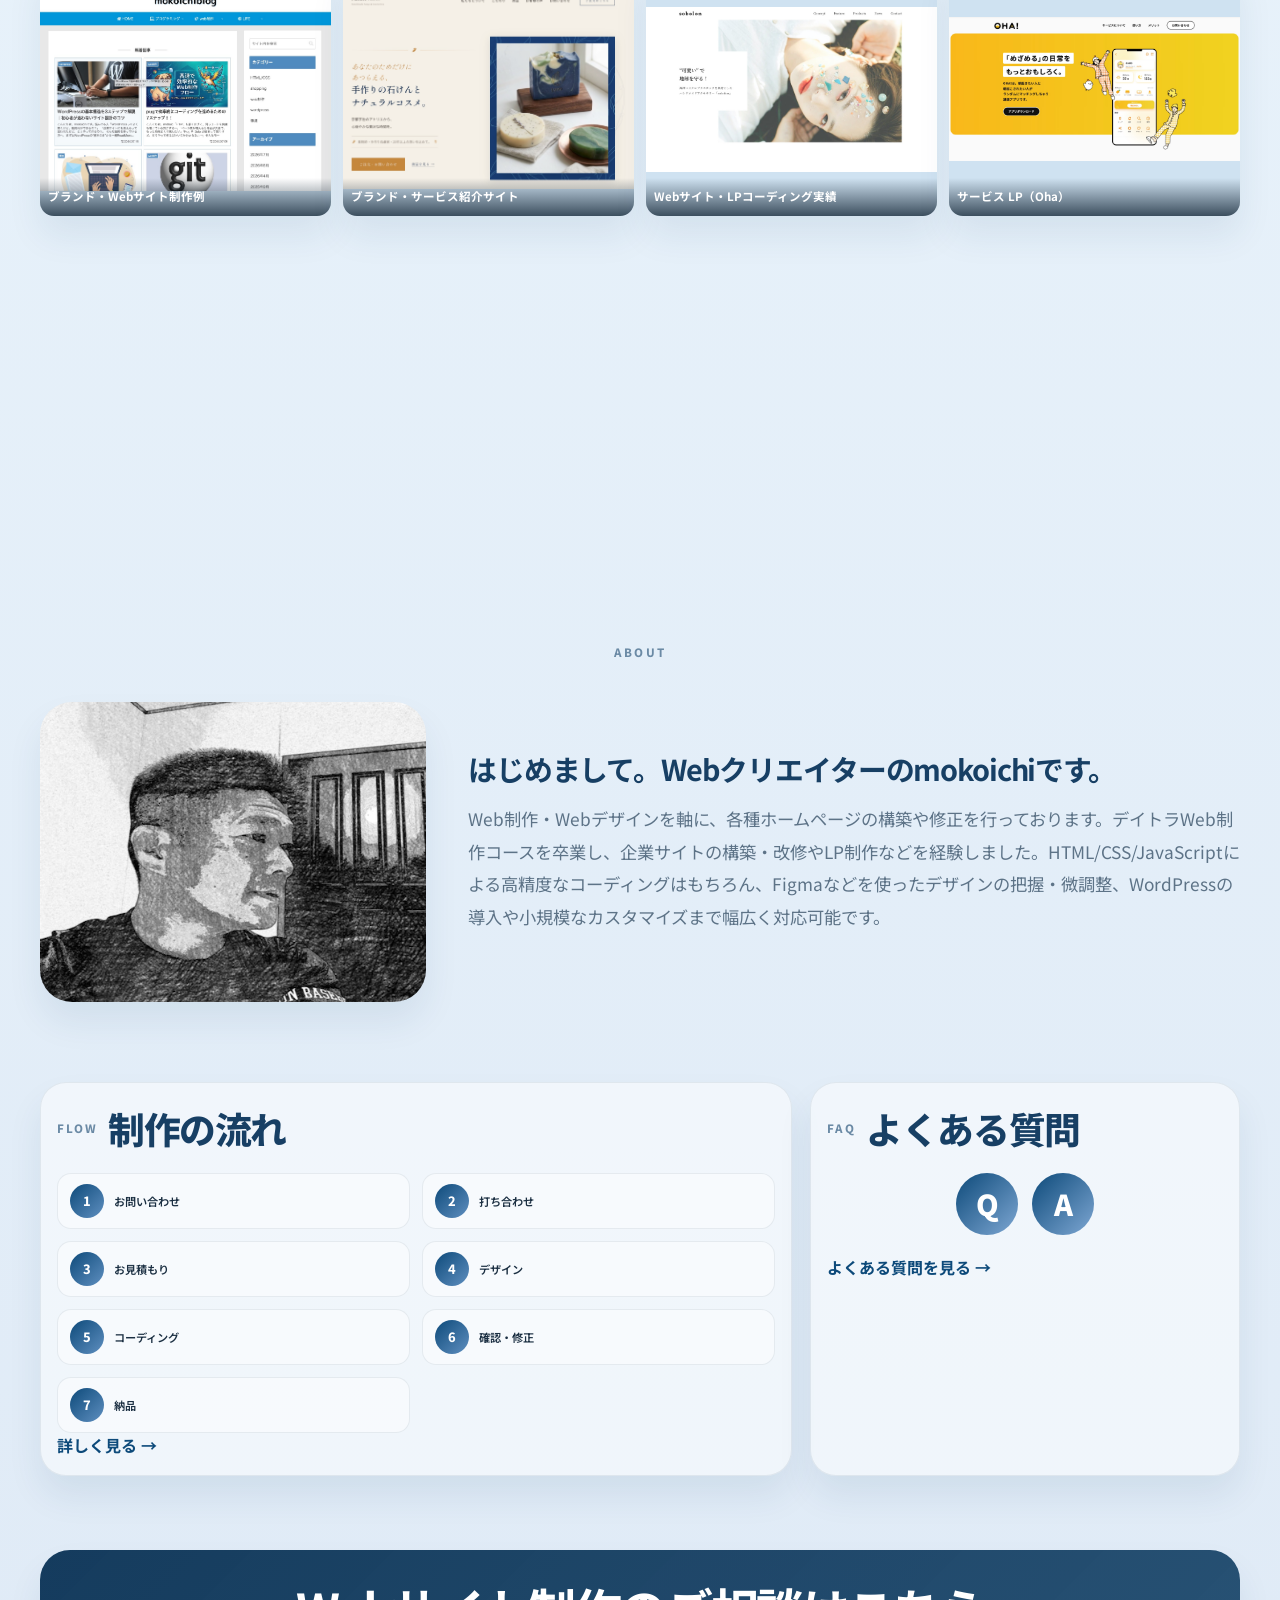
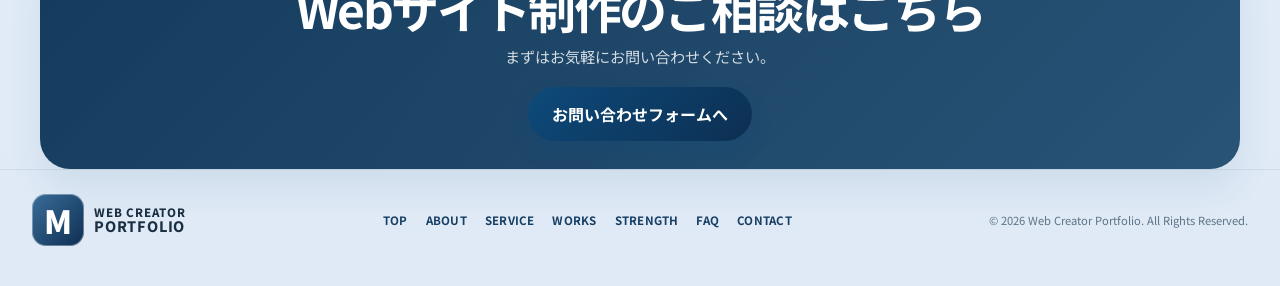
==== commit 1be9319f: "Update works section content and add new work image" ====
--- a/index.html
+++ b/index.html
@@ -136,7 +136,7 @@
           <a class="work-item" href="http://mk196790903.com/" target="_blank" rel="noreferrer">
             <img src="./image/works-img5.jpeg"
               alt="医療サイト" />
-            <div class="work-label">WordPress技術ブログサイト（mokoichiblog）</div>
+            <div class="work-label">ブランド・Webサイト制作例</div>
           </a>
           <a class="work-item" href="https://mk196790903.github.io/atsurae/" target="_blank" rel="noreferrer">
             <img src="./image/works-img10.jpg"
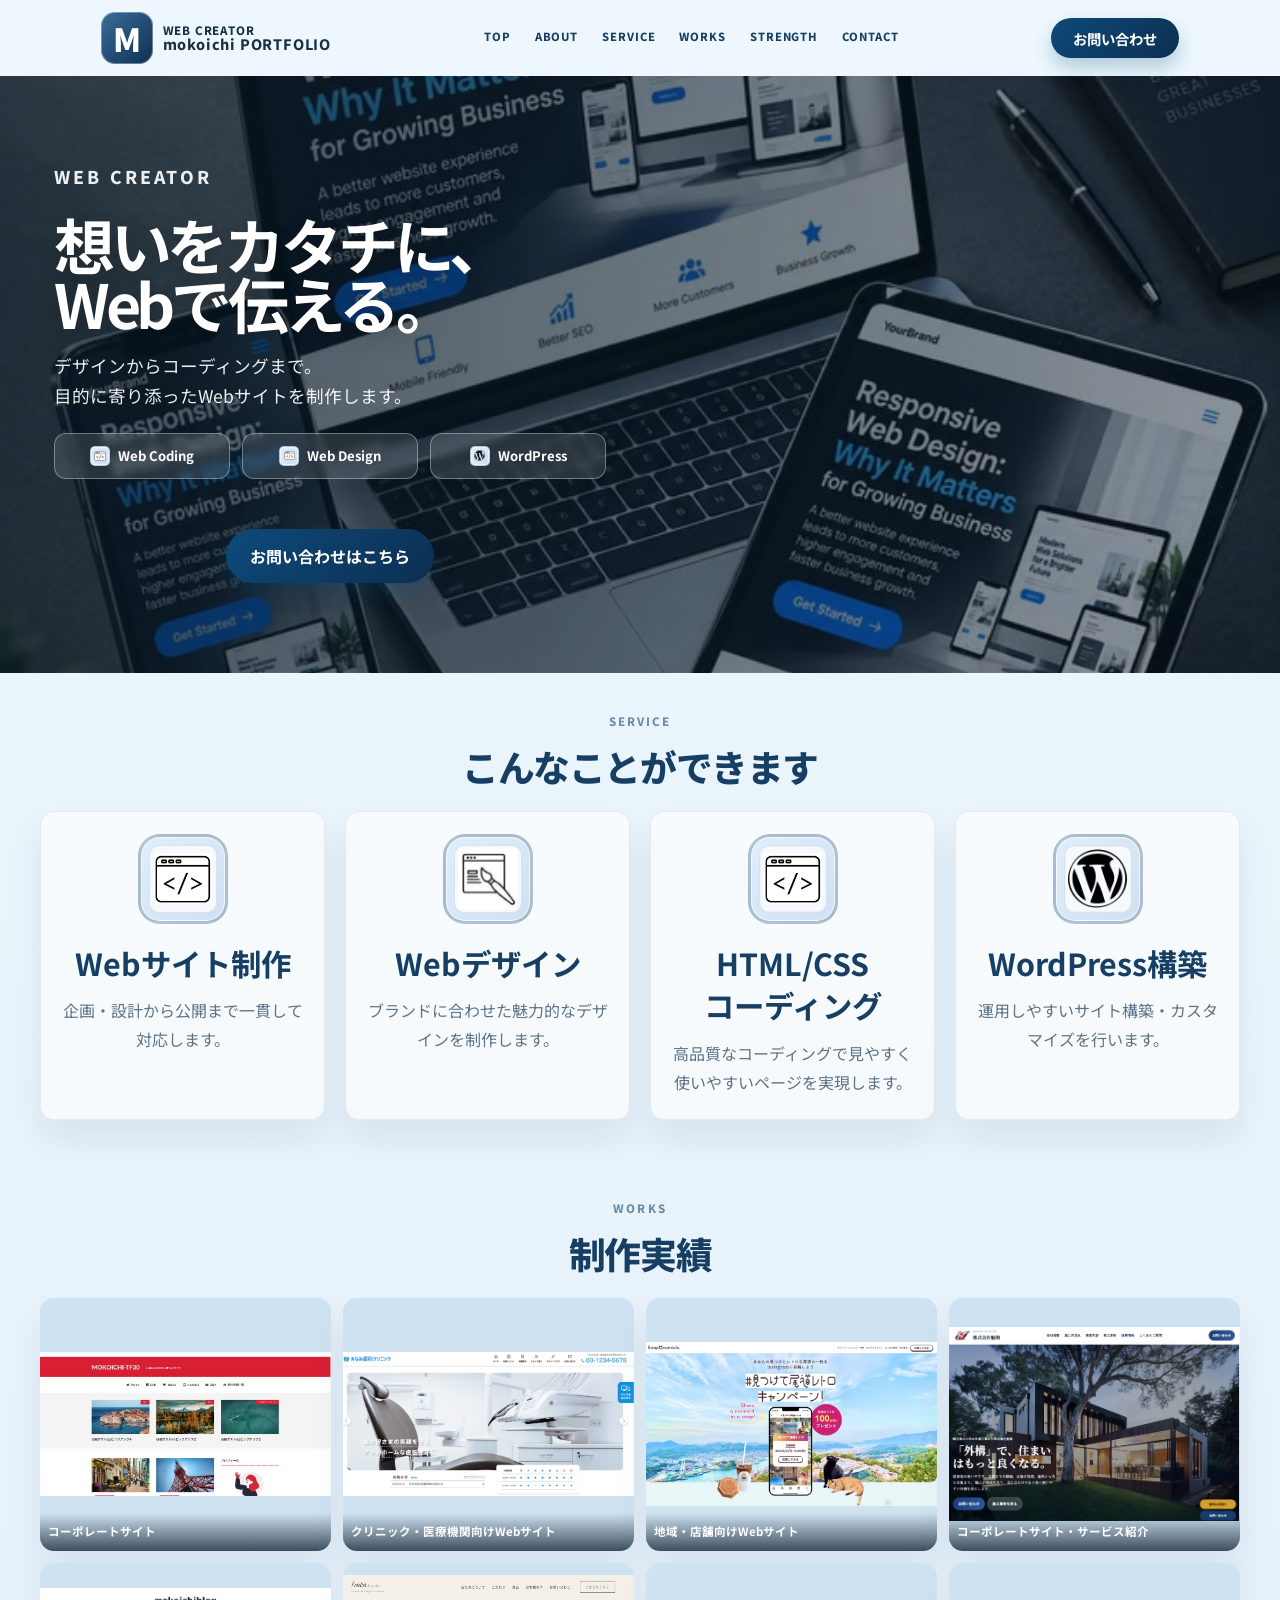
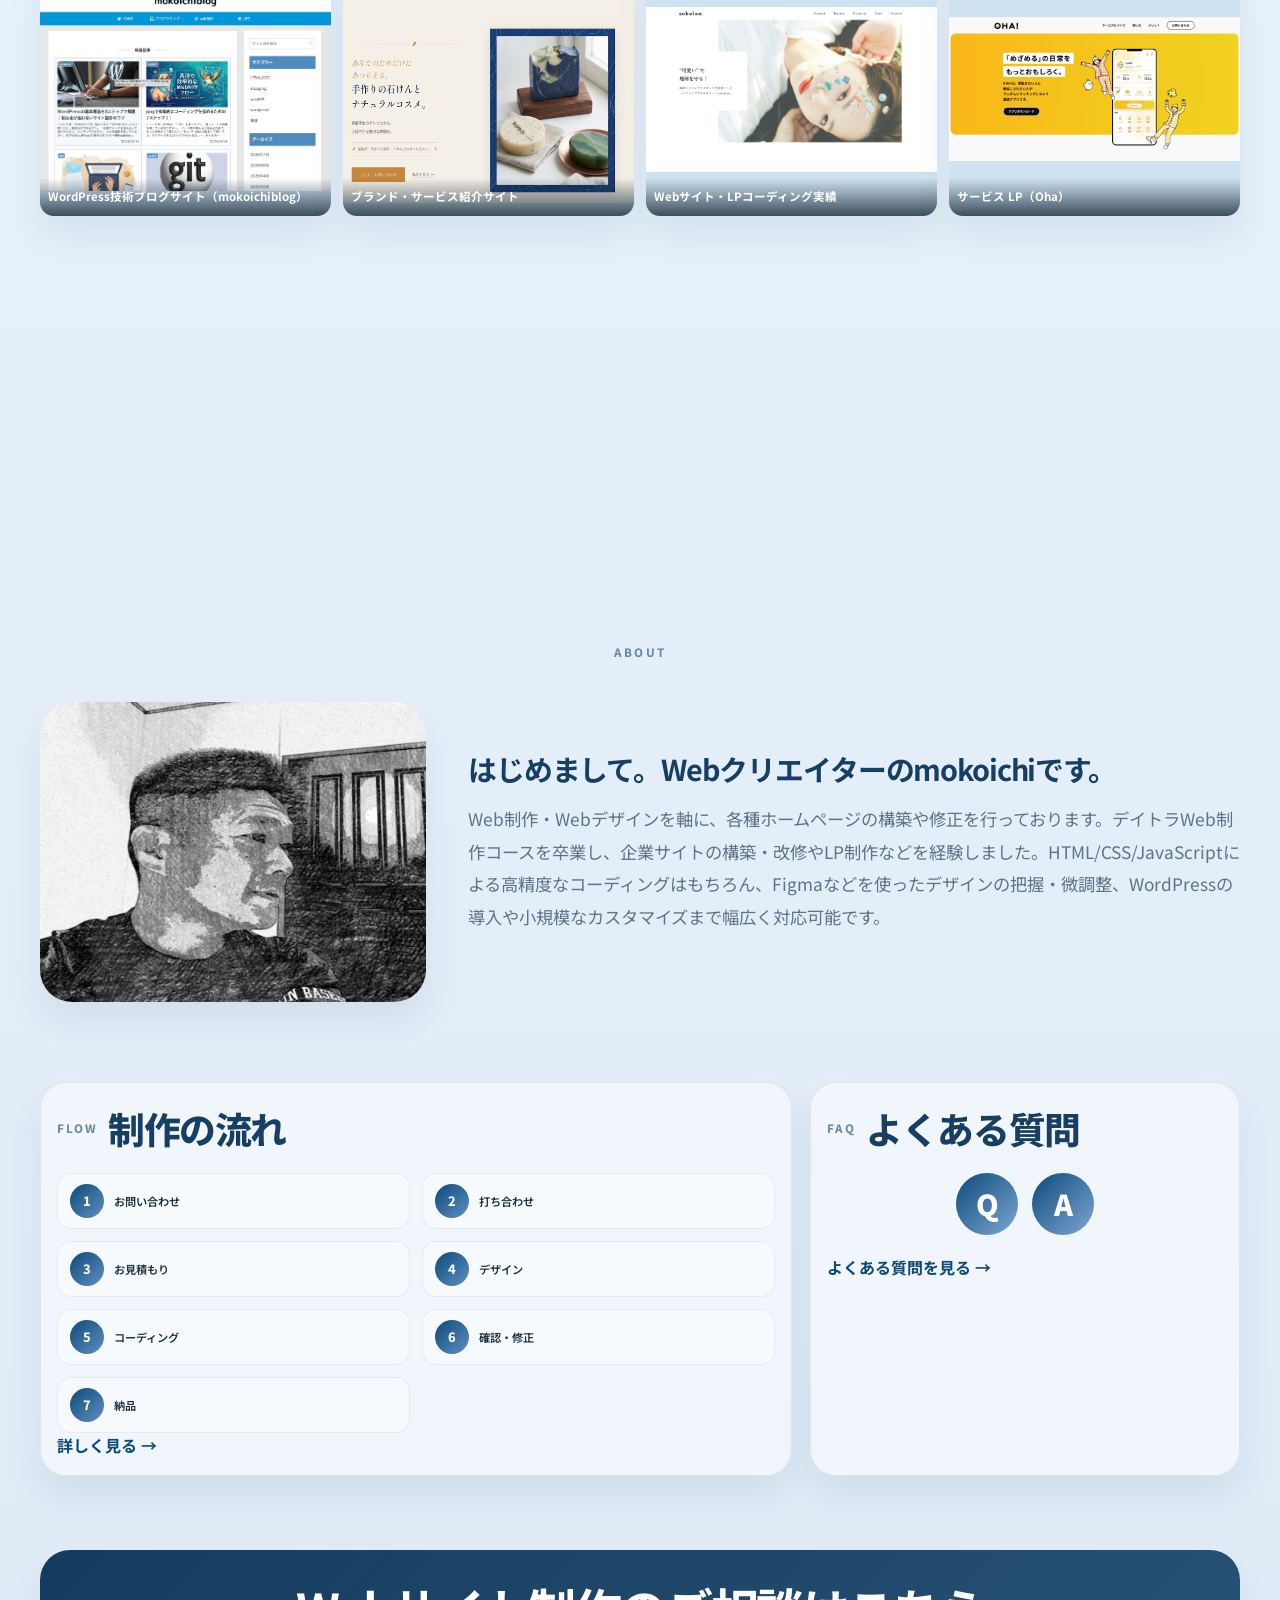
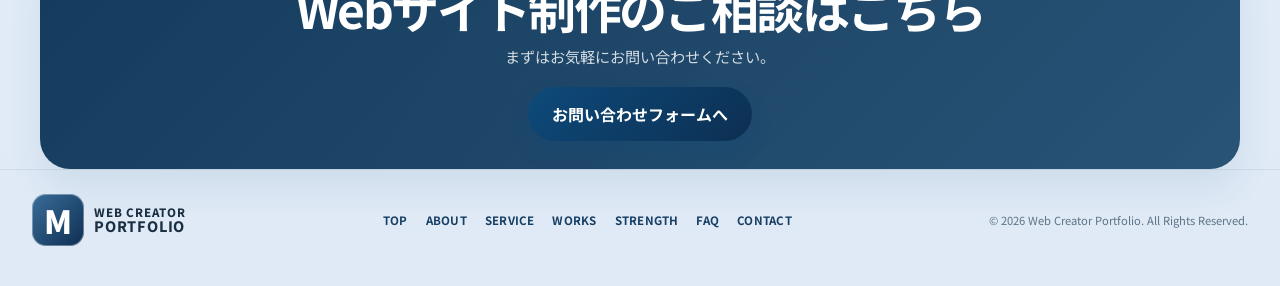
==== commit 790d33b2: "Update works images and related references" ====
--- a/index.html
+++ b/index.html
@@ -114,7 +114,7 @@
 
         <div class="work-grid">
           <a class="work-item" href="http://mokoichi-tf30.ym19991124.com/" target="_blank" rel="noreferrer">
-            <img src="./image/works-img1.jpeg"
+            <img src="./image/works-img1.jpg"
               alt="コーポレートサイト" />
             <div class="work-label">コーポレートサイト</div>
           </a>
@@ -136,7 +136,7 @@
           <a class="work-item" href="http://mk196790903.com/" target="_blank" rel="noreferrer">
             <img src="./image/works-img5.jpeg"
               alt="医療サイト" />
-            <div class="work-label">ブランド・Webサイト制作例</div>
+            <div class="work-label">WordPress技術ブログサイト（mokoichiblog）</div>
           </a>
           <a class="work-item" href="https://mk196790903.github.io/atsurae/" target="_blank" rel="noreferrer">
             <img src="./image/works-img10.jpg"
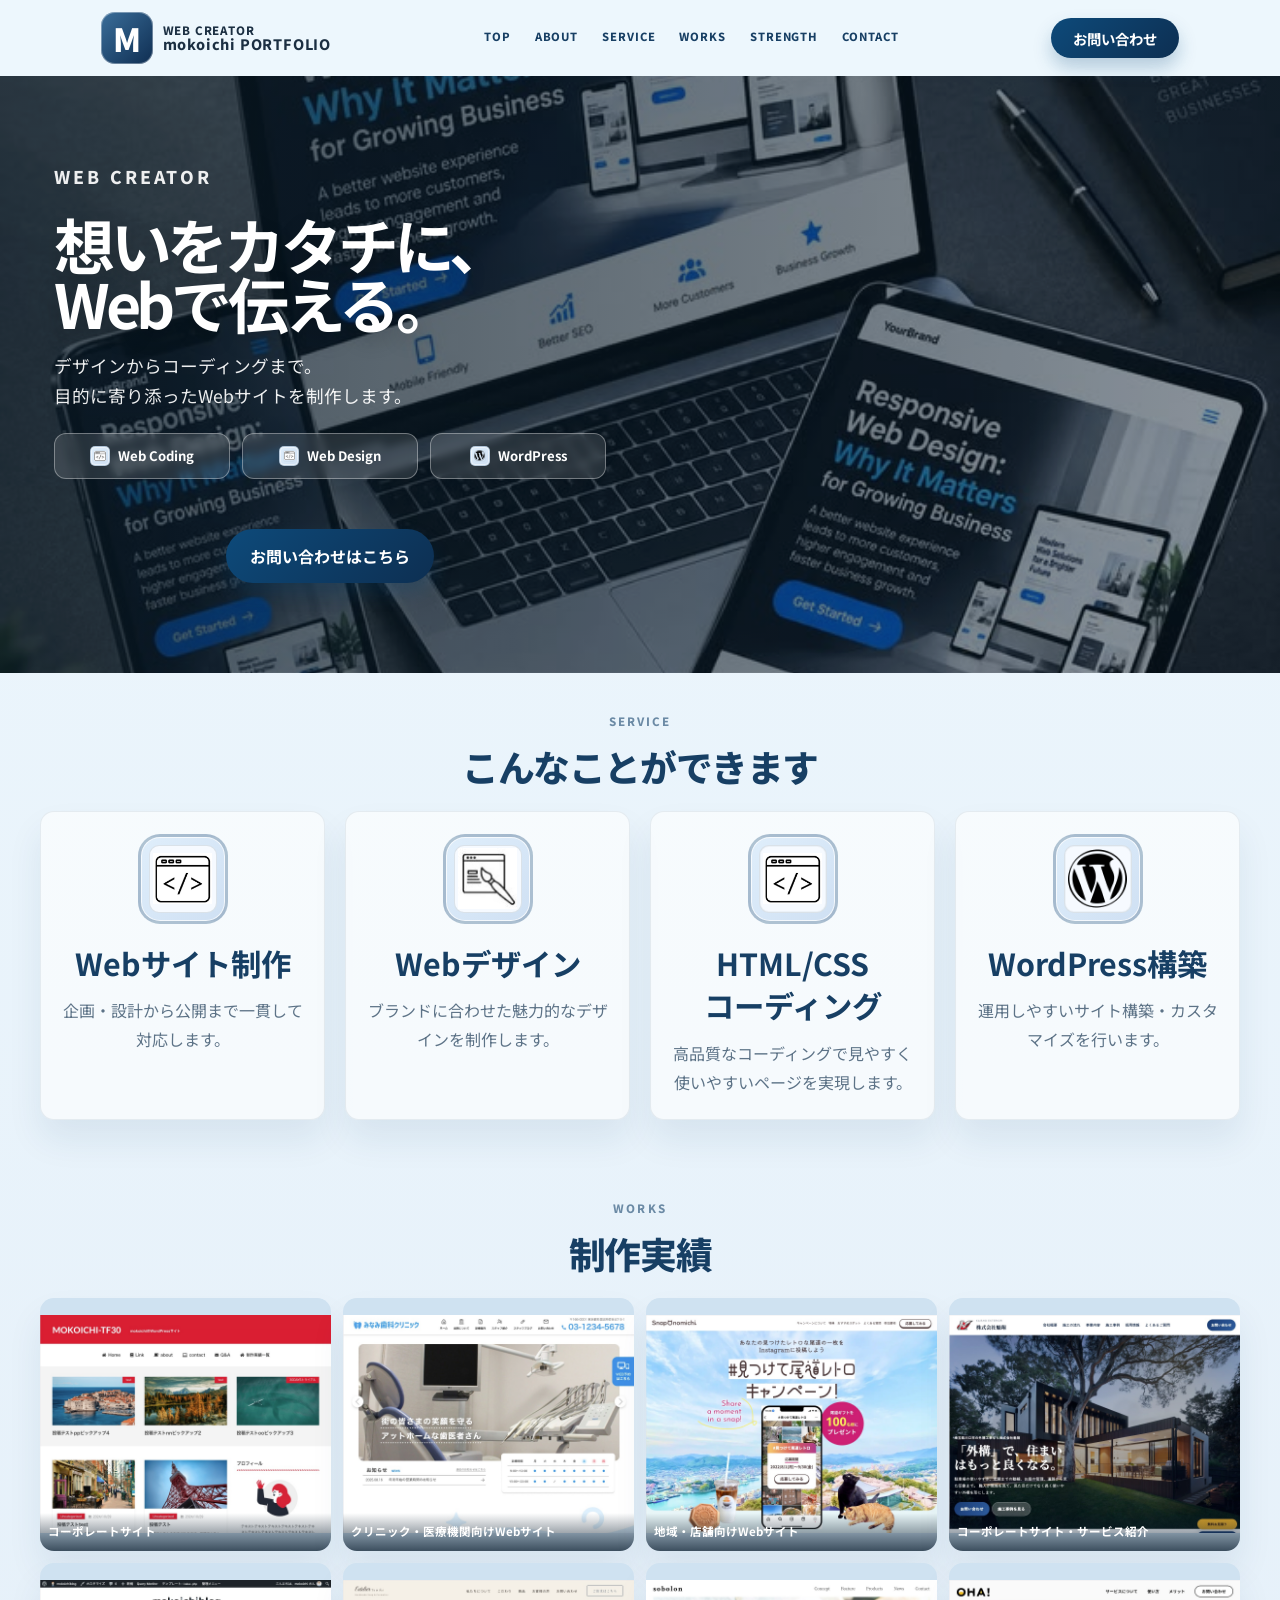
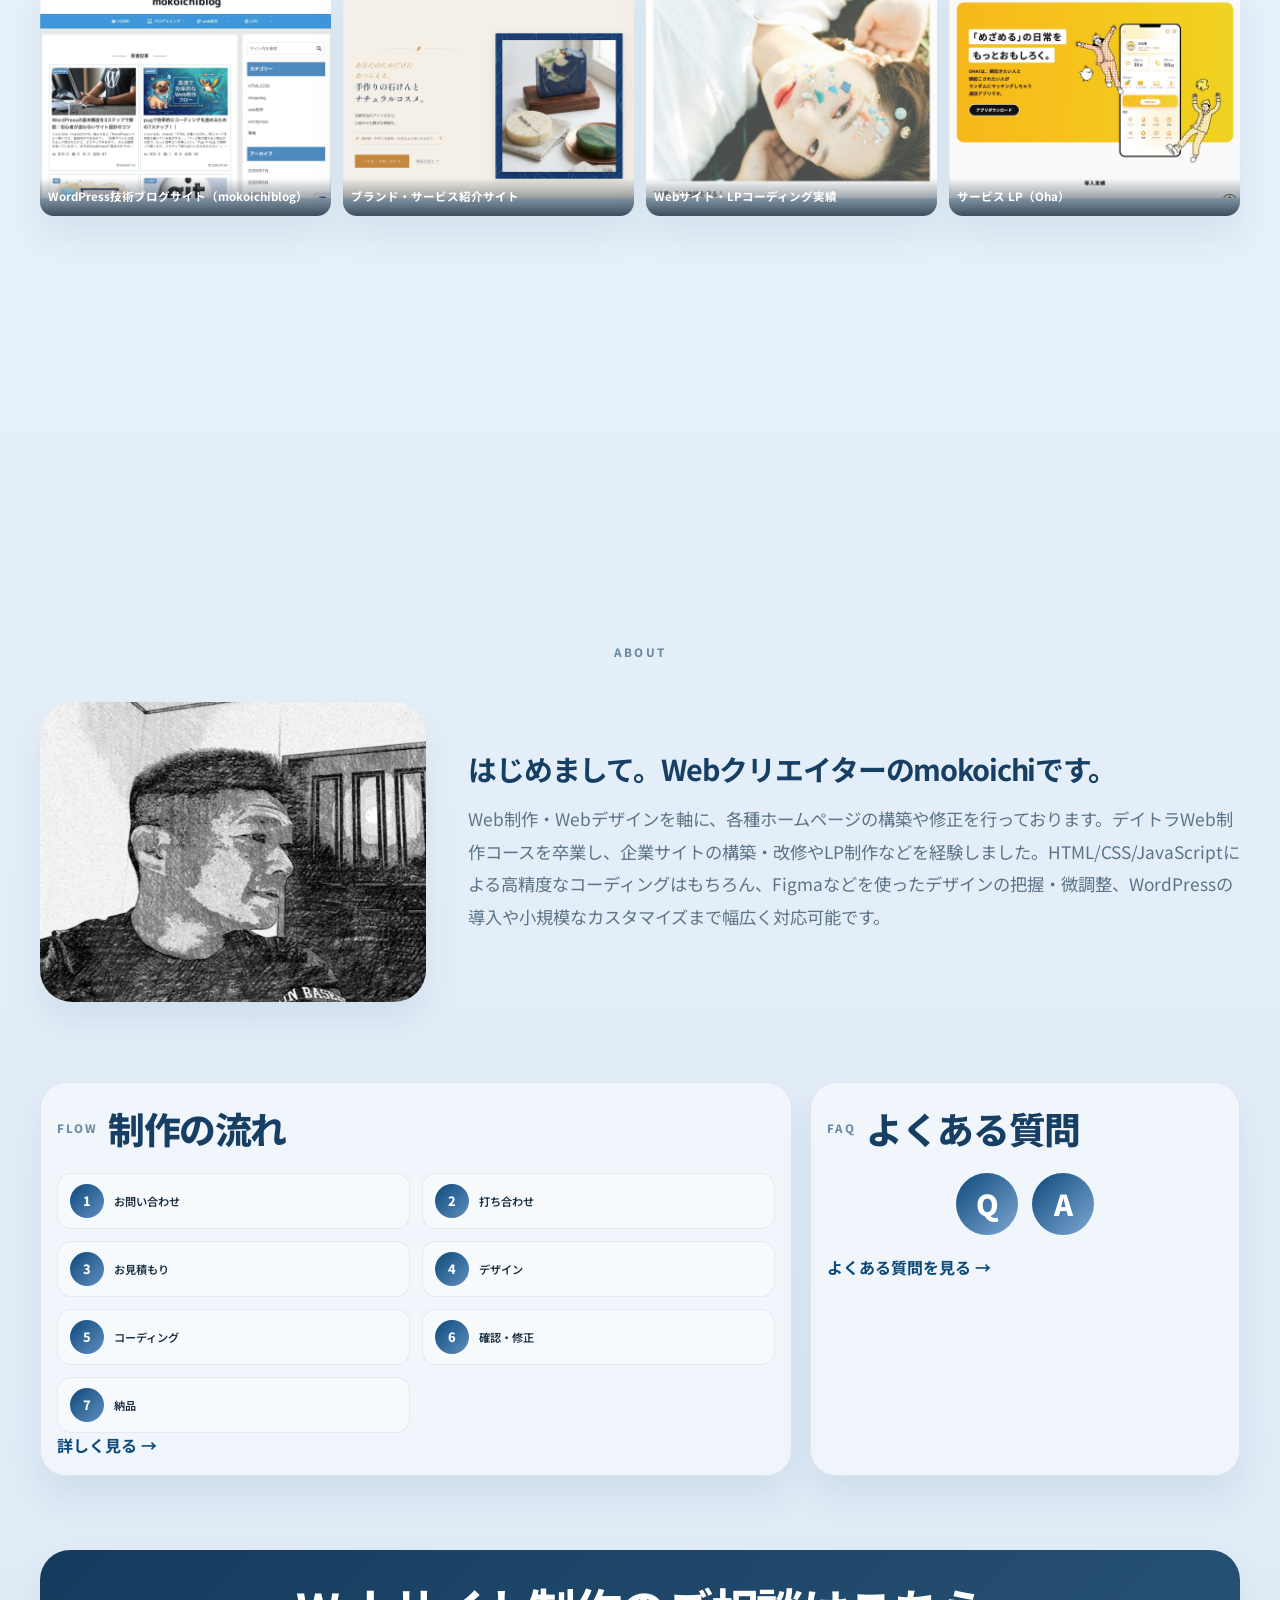
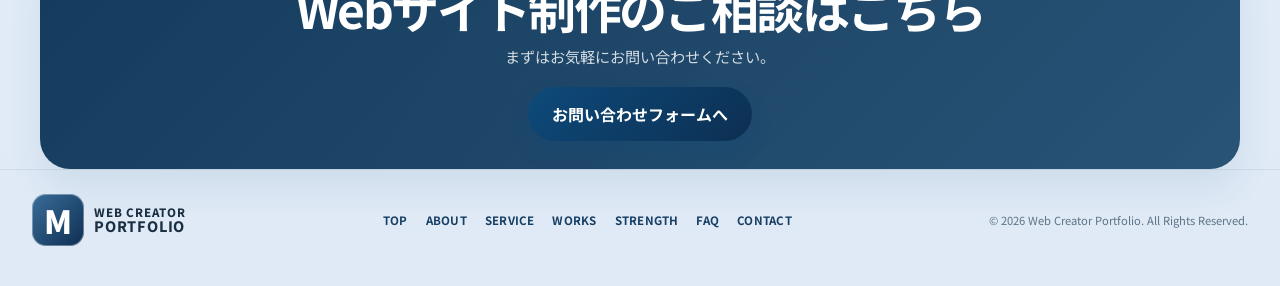
==== commit ec78451c: "Update works images and references" ====
--- a/index.html
+++ b/index.html
@@ -119,37 +119,37 @@
             <div class="work-label">コーポレートサイト</div>
           </a>
           <a class="work-item" href="http://mokoichi-clinic.ym19991124.com/" target="_blank" rel="noreferrer">
-            <img src="./image/works-img2.jpeg"
+            <img src="./image/works-img2.jpg"
               alt="Webサイト" />
             <div class="work-label">クリニック・医療機関向けWebサイト</div>
           </a>
           <a class="work-item" href="https://mokoichi-onomichi.ym19991124.com/" target="_blank" rel="noreferrer">
-            <img src="./image/works-img3.jpeg"
+            <img src="./image/works-img3.jpg"
               alt="カフェのホームページ" />
             <div class="work-label">地域・店舗向けWebサイト</div>
           </a>
           <a class="work-item" href="https://mk196790903.github.io/gaikoukouji/" target="_blank" rel="noreferrer">
-            <img src="./image/works-img9.jpg"
+            <img src="./image/works-img4.jpg"
               alt="店舗サイト" />
             <div class="work-label">コーポレートサイト・サービス紹介</div>
           </a>
           <a class="work-item" href="http://mk196790903.com/" target="_blank" rel="noreferrer">
-            <img src="./image/works-img5.jpeg"
+            <img src="./image/works-img5.jpg"
               alt="医療サイト" />
             <div class="work-label">WordPress技術ブログサイト（mokoichiblog）</div>
           </a>
           <a class="work-item" href="https://mk196790903.github.io/atsurae/" target="_blank" rel="noreferrer">
-            <img src="./image/works-img10.jpg"
+            <img src="./image/works-img6.jpg"
               alt="LP制作" />
             <div class="work-label">ブランド・サービス紹介サイト</div>
           </a>
           <a class="work-item" href="https://mk196790903.github.io/sobolon/" target="_blank" rel="noreferrer">
-            <img src="./image/works-img7.jpeg"
+            <img src="./image/works-img7.jpg"
               alt="商品LP" />
             <div class="work-label">Webサイト・LPコーディング実績</div>
           </a>
           <a class="work-item" href="https://mk196790903.github.io/oha/" target="_blank" rel="noreferrer">
-            <img src="./image/works-img8.jpeg"
+            <img src="./image/works-img8.jpg"
               alt="Web制作" />
             <div class="work-label">サービス LP（Oha）</div>
           </a>
